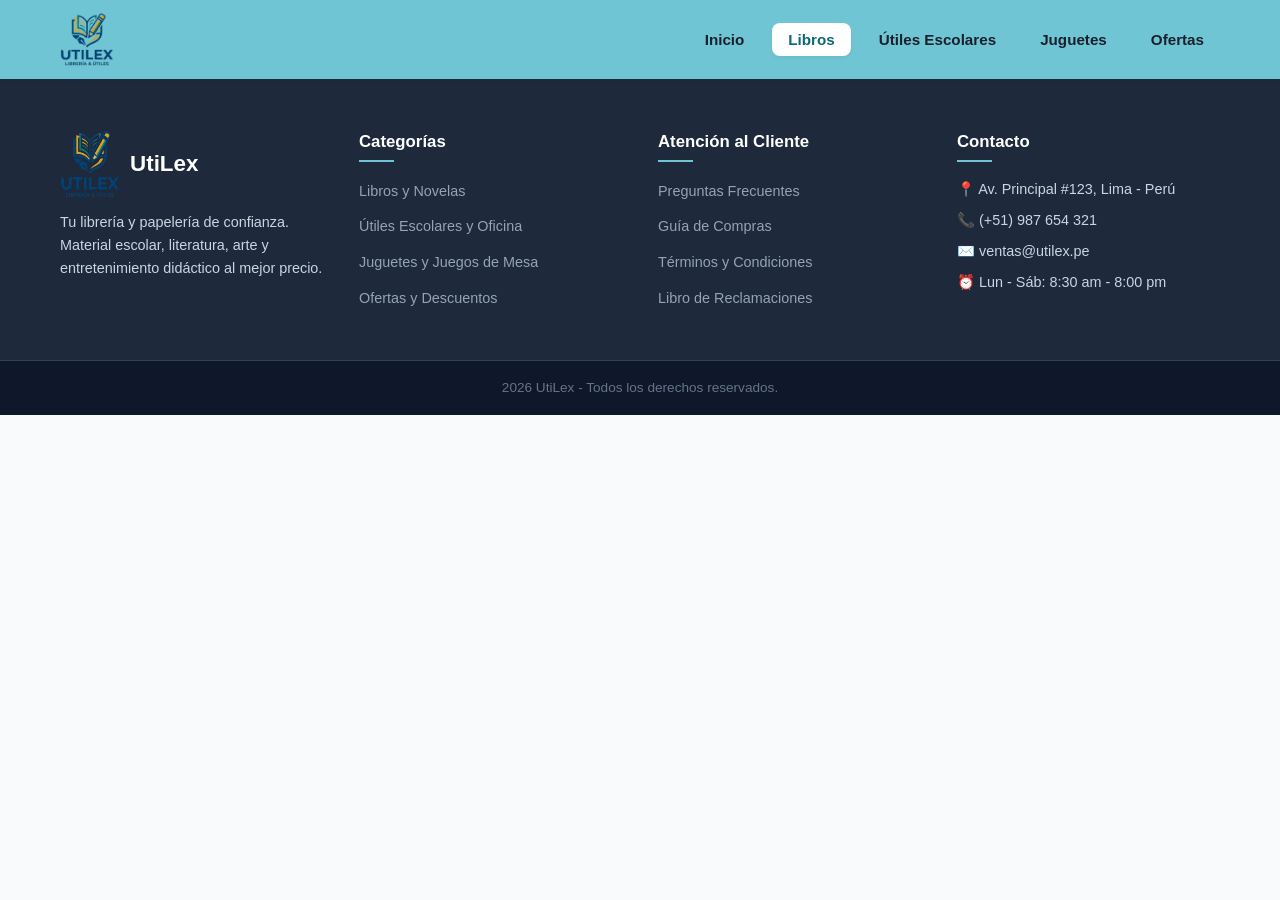
==== libros/index.html @ 1e7dfb06 "Agregación de productos a la página principal" ====
<!DOCTYPE html>
<html lang="en">
<head>
    <meta charset="UTF-8">
    <meta name="viewport" content="width=device-width, initial-scale=1.0">
    <title>Libros</title>
    <link rel="stylesheet" href="css/estilos.css">
</head>
<body>
    <header class="header">
        <div class="navbar">
            <nav class="nav">
                <div class="logo">
                    <a href="./" title="Logo-Utilex">
                        <img src="../Media/Utilex_logo.png" alt="Utilex - Inicio" width="74" height="85">
                    </a> 
                </div>
                <ul class="lista-nav">
                    <li class="nav-links"><a href="../pagina-principal/index.html">Inicio</a></li>
                    <li class="nav-links"><a href="./index.html" class="active">Libros</a></li>
                    <li class="nav-links"><a href="../utiles-escolares/index.html">Útiles Escolares</a></li>
                    <li class="nav-links"><a href="../juguetes/index.html">Juguetes</a></li>
                    <li class="nav-links"><a href="../ofertas/index.html">Ofertas</a></li>
                </ul>
            </nav>
        </div>
    </header>


    <!-- FOOTER -->
    <footer class="footer">
        <div class="container footer-content">
            <div class="footer-col">
                <div class="footer-logo">
                    <img src="../Media/Utilex_logo.png" alt="Utilex" width="60" height="70">
                    <h3>UtiLex</h3>
                </div>
                <p>Tu librería y papelería de confianza. Material escolar, literatura, arte y entretenimiento didáctico al mejor precio.</p>
            </div>

            <div class="footer-col">
                <h4>Categorías</h4>
                <ul class="footer-links">
                    <li><a href="../libros/index.html">Libros y Novelas</a></li>
                    <li><a href="../utiles-escolares/index.html">Útiles Escolares y Oficina</a></li>
                    <li><a href="../juguetes/index.html">Juguetes y Juegos de Mesa</a></li>
                    <li><a href="../ofertas/index.html">Ofertas y Descuentos</a></li>
                </ul>
            </div>

            <div class="footer-col">
                <h4>Atención al Cliente</h4>
                <ul class="footer-links">
                    <li><a href="#">Preguntas Frecuentes</a></li>
                    <li><a href="#">Guía de Compras</a></li>
                    <li><a href="#">Términos y Condiciones</a></li>
                    <li><a href="#">Libro de Reclamaciones</a></li>
                </ul>
            </div>

            <div class="footer-col">
                <h4>Contacto</h4>
                <p>📍 Av. Principal #123, Lima - Perú</p>
                <p>📞 (+51) 987 654 321</p>
                <p>✉️ ventas@utilex.pe</p>
                <p>⏰ Lun - Sáb: 8:30 am - 8:00 pm</p>
            </div>
        </div>

        <div class="footer-bottom">
            <div class="container">
                <p>2026 UtiLex - Todos los derechos reservados.</p>
            </div>
        </div>
    </footer>
</body>
</html>
---- libros/css/estilos.css ----
/* ==========================================================================
   RESET & VARIABLES GLOBALES
   ========================================================================== */
:root {
  --primary-color: #70c5d4;
  --primary-dark: #4baec0;
  --primary-light: #e6f7fa;
  --text-main: #2d3748;
  --text-muted: #718096;
  --bg-body: #f8fafc;
  --bg-card: #ffffff;
  --accent-oferta: #e53e3e;
  --accent-oferta-bg: #fff5f5;
  --accent-popular: #dd6b20;
  --border-color: #e2e8f0;
  --shadow-sm: 0 2px 4px rgba(0, 0, 0, 0.05);
  --shadow-md: 0 4px 12px rgba(0, 0, 0, 0.08);
  --shadow-lg: 0 10px 25px rgba(0, 0, 0, 0.12);
  --radius-sm: 8px;
  --radius-md: 12px;
  --radius-lg: 16px;
  --transition: all 0.25s ease-in-out;
}

* {
  margin: 0;
  padding: 0;
  box-sizing: border-box;
}

body {
  font-family: Arial, sans-serif;
  background-color: var(--bg-body);
  color: var(--text-main);
  line-height: 1.6;
}

a {
  text-decoration: none;
  color: inherit;
}

ul {
  list-style: none;
}

.container,
.navbar {
  max-width: 1200px;
  margin: 0 auto;
  padding: 0 20px;
}

/* ==========================================================================
   HEADER & NAVEGACIÓN
   ========================================================================== */
.header {
  background-color: var(--primary-color);
  padding: 12px 0;
  box-shadow: var(--shadow-sm);
  position: sticky;
  top: 0;
  z-index: 100;
}

.nav {
  display: flex;
  justify-content: space-between;
  align-items: center;
}

.logo a {
  display: flex;
  align-items: center;
}

.logo img {
  height: 55px;
  width: auto;
  object-fit: contain;
  transition: var(--transition);
}

.logo img:hover {
  transform: scale(1.04);
}

.lista-nav {
  display: flex;
  align-items: center;
  gap: 12px;
}

.lista-nav a {
  color: #1a202c;
  font-weight: 600;
  font-size: 0.95rem;
  padding: 8px 16px;
  border-radius: var(--radius-sm);
  transition: var(--transition);
}

.lista-nav a:hover {
  background-color: rgba(255, 255, 255, 0.5);
  color: #0f172a;
}

.lista-nav a.active {
  background-color: #ffffff;
  color: #0d6878;
  box-shadow: var(--shadow-sm);
}

/* ==========================================================================
   FOOTER
   ========================================================================== */
.footer {
  background-color: #1e293b;
  color: #cbd5e1;
  padding-top: 50px;
}

.footer-content {
  display: grid;
  grid-template-columns: repeat(auto-fit, minmax(220px, 1fr));
  gap: 36px;
  margin-bottom: 40px;
}

.footer-logo {
  display: flex;
  align-items: center;
  gap: 10px;
  margin-bottom: 12px;
}

.footer-logo h3 {
  color: #ffffff;
  font-size: 1.4rem;
}

.footer-col p {
  font-size: 0.9rem;
  line-height: 1.6;
  margin-bottom: 8px;
}

.footer-col h4 {
  color: #ffffff;
  font-size: 1.05rem;
  margin-bottom: 16px;
  position: relative;
  padding-bottom: 6px;
}

.footer-col h4::after {
  content: '';
  position: absolute;
  bottom: 0;
  left: 0;
  width: 35px;
  height: 2px;
  background-color: var(--primary-color);
}

.footer-links li {
  margin-bottom: 10px;
}

.footer-links a {
  font-size: 0.9rem;
  color: #94a3b8;
  transition: var(--transition);
}

.footer-links a:hover {
  color: var(--primary-color);
  padding-left: 5px;
}

.footer-bottom {
  background-color: #0f172a;
  padding: 16px 0;
  text-align: center;
  font-size: 0.85rem;
  color: #64748b;
  border-top: 1px solid #334155;
}

/* ==========================================================================
   DISEÑO RESPONSIVO (HEADER)
   ========================================================================== */
@media (max-width: 850px) {
  .nav {
    flex-direction: column;
    gap: 14px;
  }

  .lista-nav {
    flex-wrap: wrap;
    justify-content: center;
    gap: 6px;
  }

  .lista-nav a {
    padding: 6px 12px;
    font-size: 0.9rem;
  }
}
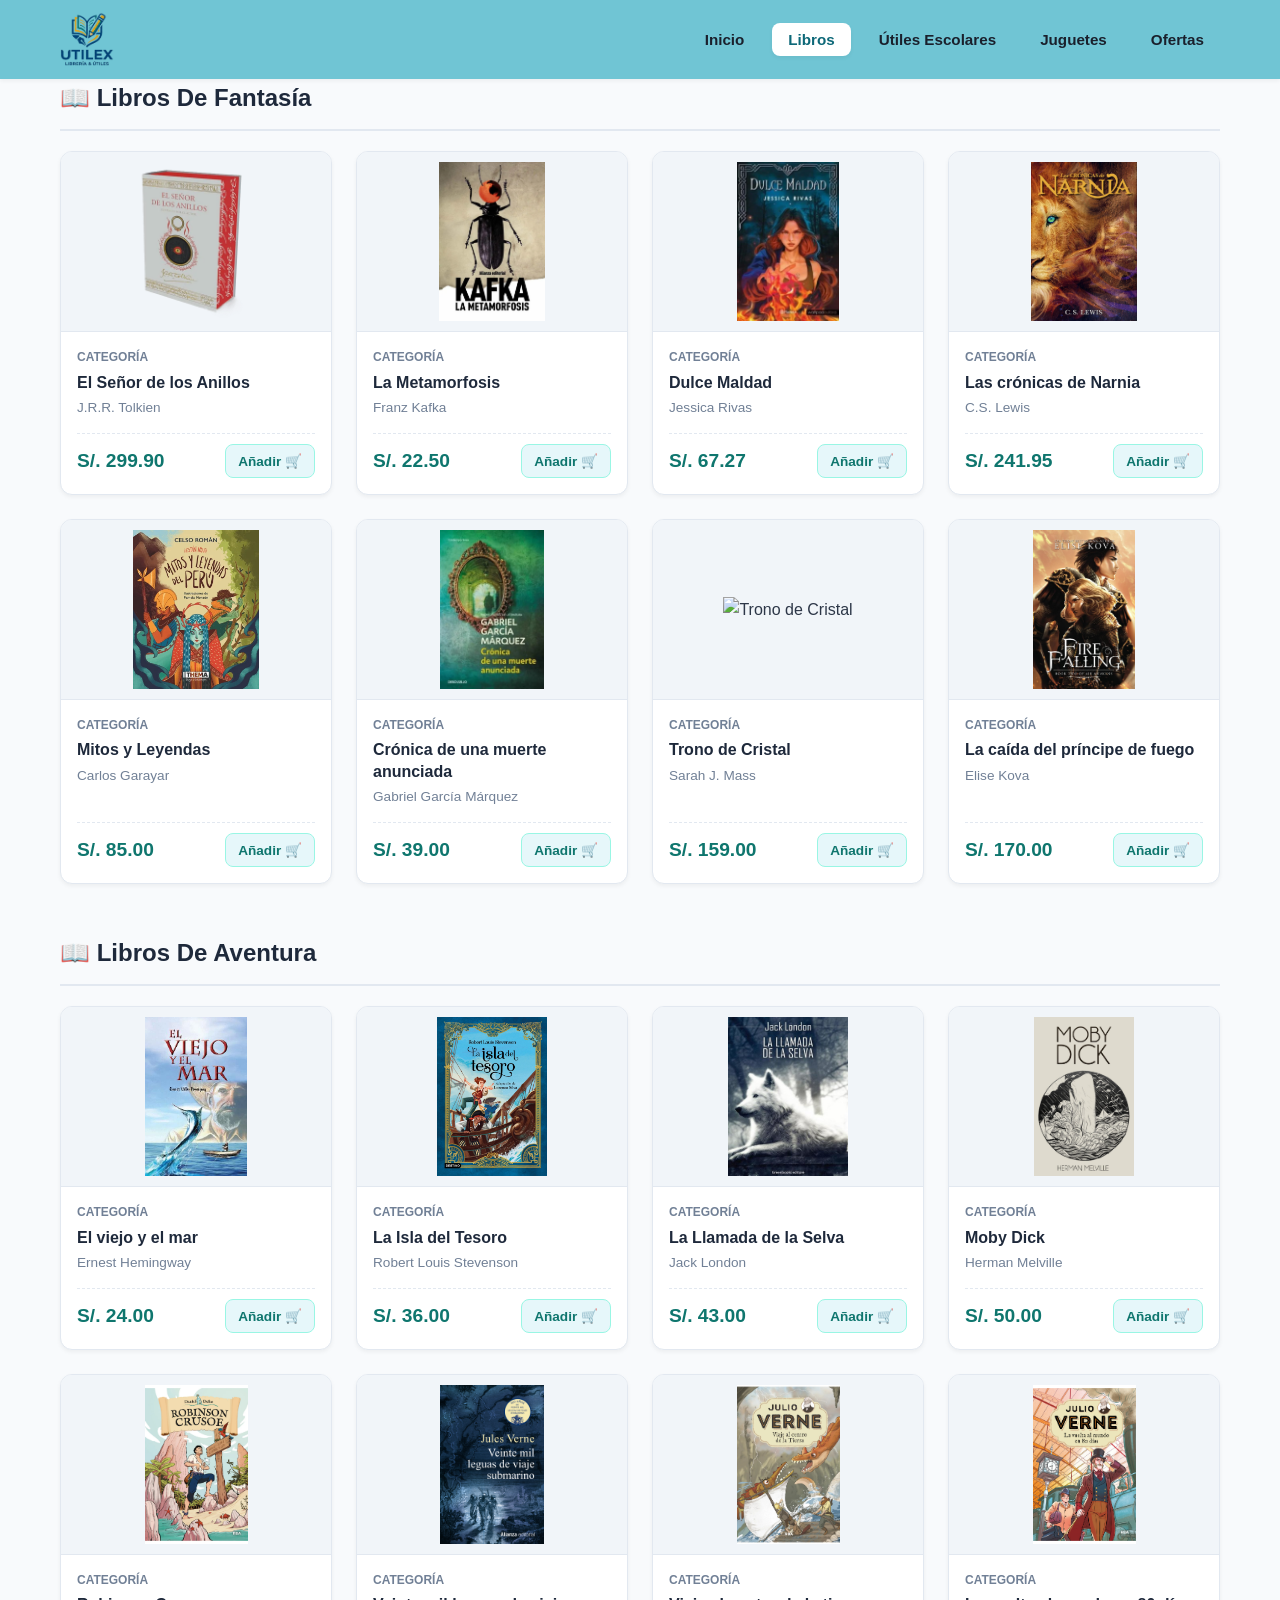
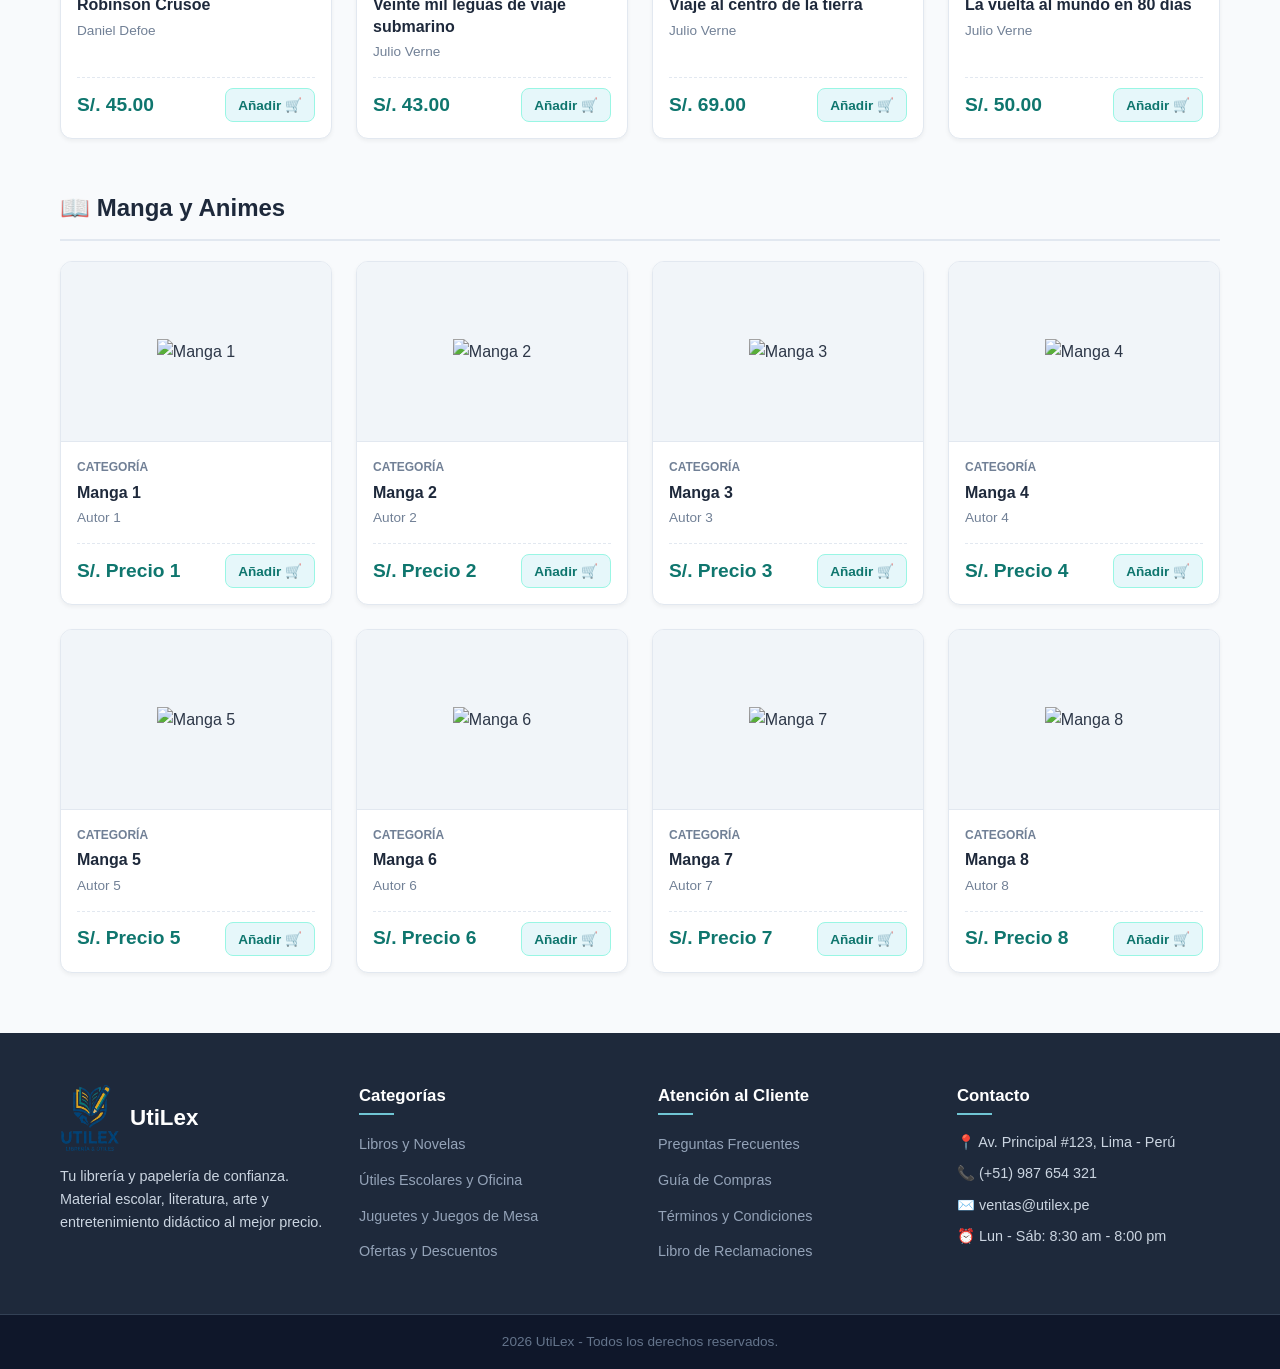
==== commit 9d1f8f5f: "Se agregó 2 secciones de libros en su respectiva página. Falta completar la seccion Manga y agregar " ====
--- a/libros/index.html
+++ b/libros/index.html
@@ -7,6 +7,8 @@
     <link rel="stylesheet" href="css/estilos.css">
 </head>
 <body>
+
+    <!-- ENCABEZADO Y NAV -->
     <header class="header">
         <div class="navbar">
             <nav class="nav">
@@ -26,6 +28,456 @@
         </div>
     </header>
 
+    <main class="main-content container">
+
+        <!-- 1. SECCIÓN: FANTASÍA -->
+
+        <section class="seccion-productos" id="libros-populares">
+            <div class="seccion-header">
+                <div>
+                    <h2 class="seccion-titulo">📖 Libros De Fantasía</h2>
+                </div>
+            </div>
+
+            <div class="grid-productos">
+
+                <!-- Libro 1 -->
+
+                <article class="producto-card">
+                    <div class="producto-img-container">
+                        <img src="../Media/libros/fantasia/el_señor_de_los_anillos.png" alt="El Señor de los Anillos" class="producto-img">
+                    </div>
+                    <div class="producto-info">
+                        <span class="producto-categoria">Categoría</span>
+                        <h3 class="producto-nombre">El Señor de los Anillos</h3>
+                        <p class="producto-autor">J.R.R. Tolkien</p>
+                        <div class="producto-footer">
+                            <div class="producto-precio">S/. 299.90</div>
+                            <button class="btn btn-card" title="Agregar al carrito">Añadir 🛒</button>
+                        </div>
+                    </div>
+                </article>
+
+                <!-- Libro 2 -->
+
+                <article class="producto-card">
+                    <div class="producto-img-container">
+                        <img src="../Media/libros/fantasia/la_metamorfosis.jpg" alt="La Metamorfosis" class="producto-img">
+                    </div>
+                    <div class="producto-info">
+                        <span class="producto-categoria">Categoría</span>
+                        <h3 class="producto-nombre">La Metamorfosis</h3>
+                        <p class="producto-autor">Franz Kafka</p>
+                        <div class="producto-footer">
+                            <div class="producto-precio">S/. 22.50</div>
+                            <button class="btn btn-card" title="Agregar al carrito">Añadir 🛒</button>
+                        </div>
+                    </div>
+                </article>
+
+                <!-- Libro 3 -->
+
+                <article class="producto-card">
+                    <div class="producto-img-container">
+                        <img src="../Media/libros/fantasia/dulce_maldad.jpg" alt="Dulce Maldad" class="producto-img">
+                    </div>
+                    <div class="producto-info">
+                        <span class="producto-categoria">Categoría</span>
+                        <h3 class="producto-nombre">Dulce Maldad</h3>
+                        <p class="producto-autor">Jessica Rivas</p>
+                        <div class="producto-footer">
+                            <div class="producto-precio">S/. 67.27</div>
+                            <button class="btn btn-card" title="Agregar al carrito">Añadir 🛒</button>
+                        </div>
+                    </div>
+                </article>
+
+                <!-- Libro 4 -->
+
+                <article class="producto-card">
+                    <div class="producto-img-container">
+                        <img src="../Media/libros/fantasia/las cronicas de narnia.jpg" alt="Las crónicas de Narnia" class="producto-img">
+                    </div>
+                    <div class="producto-info">
+                        <span class="producto-categoria">Categoría</span>
+                        <h3 class="producto-nombre">Las crónicas de Narnia</h3>
+                        <p class="producto-autor">C.S. Lewis</p>
+                        <div class="producto-footer">
+                            <div class="producto-precio">S/. 241.95</div>
+                            <button class="btn btn-card" title="Agregar al carrito">Añadir 🛒</button>
+                        </div>
+                    </div>
+                </article>
+
+                <!-- Libro 5 -->
+
+                <article class="producto-card">
+                    <div class="producto-img-container">
+                        <img src="../Media/libros/fantasia//mitos_y_leyendas.jpg" alt="Mitos y Leyendas" class="producto-img">
+                    </div>
+                    <div class="producto-info">
+                        <span class="producto-categoria">Categoría</span>
+                        <h3 class="producto-nombre">Mitos y Leyendas</h3>
+                        <p class="producto-autor">Carlos Garayar</p>
+                        <div class="producto-footer">
+                            <div class="producto-precio">S/. 85.00</div>
+                            <button class="btn btn-card" title="Agregar al carrito">Añadir 🛒</button>
+                        </div>
+                    </div>
+                </article>
+
+                <!-- Libro 6 -->
+
+                <article class="producto-card">
+                    <div class="producto-img-container">
+                        <img src="../Media/libros/fantasia/cronica-de-una-muerte-anunciada.jpg" alt="Crónica de una muerte anunciada" class="producto-img">
+                    </div>
+                    <div class="producto-info">
+                        <span class="producto-categoria">Categoría</span>
+                        <h3 class="producto-nombre">Crónica de una muerte anunciada</h3>
+                        <p class="producto-autor">Gabriel García Márquez</p>
+                        <div class="producto-footer">
+                            <div class="producto-precio">S/. 39.00</div>
+                            <button class="btn btn-card" title="Agregar al carrito">Añadir 🛒</button>
+                        </div>
+                    </div>
+                </article>
+
+                <!-- Libro 7 -->
+
+                <article class="producto-card">
+                    <div class="producto-img-container">
+                        <img src="../Media/libros/fantasia/trono_de_cristal.jpg" alt="Trono de Cristal" class="producto-img">
+                    </div>
+                    <div class="producto-info">
+                        <span class="producto-categoria">Categoría</span>
+                        <h3 class="producto-nombre">Trono de Cristal</h3>
+                        <p class="producto-autor">Sarah J. Mass</p>
+                        <div class="producto-footer">
+                            <div class="producto-precio">S/. 159.00</div>
+                            <button class="btn btn-card" title="Agregar al carrito">Añadir 🛒</button>
+                        </div>
+                    </div>
+                </article>
+
+                <!-- Libro 8 -->
+
+                <article class="producto-card">
+                    <div class="producto-img-container">
+                        <img src="../Media/libros/fantasia/la caida del principe de fuego.jpg" alt="La caída del príncipe de fuego" class="producto-img">
+                    </div>
+                    <div class="producto-info">
+                        <span class="producto-categoria">Categoría</span>
+                        <h3 class="producto-nombre">La caída del príncipe de fuego</h3>
+                        <p class="producto-autor">Elise Kova</p>
+                        <div class="producto-footer">
+                            <div class="producto-precio">S/. 170.00</div>
+                            <button class="btn btn-card" title="Agregar al carrito">Añadir 🛒</button>
+                        </div>
+                    </div>
+                </article>
+            </div>
+        </section>
+
+        <!-- 2. SECCIÓN: AVENTURA -->
+
+        <section class="seccion-productos" id="libros-populares">
+            <div class="seccion-header">
+                <div>
+                    <h2 class="seccion-titulo">📖 Libros De Aventura</h2>
+                </div>
+            </div>
+
+            <div class="grid-productos">
+
+                <!-- Libro 1 -->
+
+                <article class="producto-card">
+                    <div class="producto-img-container">
+                        <img src="../Media/libros/aventura/el_viejo_y_el_mar.jpg" alt="El viejo y el mar" class="producto-img">
+                    </div>
+                    <div class="producto-info">
+                        <span class="producto-categoria">Categoría</span>
+                        <h3 class="producto-nombre">El viejo y el mar</h3>
+                        <p class="producto-autor">Ernest Hemingway</p>
+                        <div class="producto-footer">
+                            <div class="producto-precio">S/. 24.00</div>
+                            <button class="btn btn-card" title="Agregar al carrito">Añadir 🛒</button>
+                        </div>
+                    </div>
+                </article>
+
+                <!-- Libro 2 -->
+
+                <article class="producto-card">
+                    <div class="producto-img-container">
+                        <img src="../Media/libros/aventura/la_isla_del_tesoro.jpg" alt="La Isla del Tesoro" class="producto-img">
+                    </div>
+                    <div class="producto-info">
+                        <span class="producto-categoria">Categoría</span>
+                        <h3 class="producto-nombre">La Isla del Tesoro</h3>
+                        <p class="producto-autor">Robert Louis Stevenson</p>
+                        <div class="producto-footer">
+                            <div class="producto-precio">S/. 36.00</div>
+                            <button class="btn btn-card" title="Agregar al carrito">Añadir 🛒</button>
+                        </div>
+                    </div>
+                </article>
+
+                <!-- Libro 3 -->
+
+                <article class="producto-card">
+                    <div class="producto-img-container">
+                        <img src="../Media/libros/aventura/la_llamada_de_la_selva.jpg" alt="La Llamada de la Selva" class="producto-img">
+                    </div>
+                    <div class="producto-info">
+                        <span class="producto-categoria">Categoría</span>
+                        <h3 class="producto-nombre">La Llamada de la Selva</h3>
+                        <p class="producto-autor">Jack London</p>
+                        <div class="producto-footer">
+                            <div class="producto-precio">S/. 43.00</div>
+                            <button class="btn btn-card" title="Agregar al carrito">Añadir 🛒</button>
+                        </div>
+                    </div>
+                </article>
+
+                <!-- Libro 4 -->
+
+                <article class="producto-card">
+                    <div class="producto-img-container">
+                        <img src="../Media/libros/aventura/moby_dick.jpg" alt="Moby Dick" class="producto-img">
+                    </div>
+                    <div class="producto-info">
+                        <span class="producto-categoria">Categoría</span>
+                        <h3 class="producto-nombre">Moby Dick</h3>
+                        <p class="producto-autor">Herman Melville</p>
+                        <div class="producto-footer">
+                            <div class="producto-precio">S/. 50.00</div>
+                            <button class="btn btn-card" title="Agregar al carrito">Añadir 🛒</button>
+                        </div>
+                    </div>
+                </article>
+
+                <!-- Libro 5 -->
+
+                <article class="producto-card">
+                    <div class="producto-img-container">
+                        <img src="../Media/libros/aventura/robinson_crusoe.jpg" alt="Robinson Crusoe" class="producto-img">
+                    </div>
+                    <div class="producto-info">
+                        <span class="producto-categoria">Categoría</span>
+                        <h3 class="producto-nombre">Robinson Crusoe</h3>
+                        <p class="producto-autor">Daniel Defoe</p>
+                        <div class="producto-footer">
+                            <div class="producto-precio">S/. 45.00</div>
+                            <button class="btn btn-card" title="Agregar al carrito">Añadir 🛒</button>
+                        </div>
+                    </div>
+                </article>
+
+                <!-- Libro 6 -->
+
+                <article class="producto-card">
+                    <div class="producto-img-container">
+                        <img src="../Media/libros/aventura/veinte_mil_leguas_de_viaje_submarino.jpg" alt="Veinte mil leguas de viaje submarino" class="producto-img">
+                    </div>
+                    <div class="producto-info">
+                        <span class="producto-categoria">Categoría</span>
+                        <h3 class="producto-nombre">Veinte mil leguas de viaje submarino</h3>
+                        <p class="producto-autor">Julio Verne</p>
+                        <div class="producto-footer">
+                            <div class="producto-precio">S/. 43.00</div>
+                            <button class="btn btn-card" title="Agregar al carrito">Añadir 🛒</button>
+                        </div>
+                    </div>
+                </article>
+
+                <!-- Libro 7 -->
+
+                <article class="producto-card">
+                    <div class="producto-img-container">
+                        <img src="../Media/libros/aventura/viaje_al_centro_de_la_tierra.jpg" alt="Viaje al centro de la tierra" class="producto-img">
+                    </div>
+                    <div class="producto-info">
+                        <span class="producto-categoria">Categoría</span>
+                        <h3 class="producto-nombre">Viaje al centro de la tierra</h3>
+                        <p class="producto-autor">Julio Verne</p>
+                        <div class="producto-footer">
+                            <div class="producto-precio">S/. 69.00</div>
+                            <button class="btn btn-card" title="Agregar al carrito">Añadir 🛒</button>
+                        </div>
+                    </div>
+                </article>
+
+                <!-- Libro 8 -->
+
+                <article class="producto-card">
+                    <div class="producto-img-container">
+                        <img src="../Media/libros/aventura/vuelta_al_mundo_en_80_dias.jpg" alt="La vuelta al mundo en 80 días" class="producto-img">
+                    </div>
+                    <div class="producto-info">
+                        <span class="producto-categoria">Categoría</span>
+                        <h3 class="producto-nombre">La vuelta al mundo en 80 días</h3>
+                        <p class="producto-autor">Julio Verne</p>
+                        <div class="producto-footer">
+                            <div class="producto-precio">S/. 50.00</div>
+                            <button class="btn btn-card" title="Agregar al carrito">Añadir 🛒</button>
+                        </div>
+                    </div>
+                </article>
+            </div>
+        </section>
+
+        <!-- 3. SECCIÓN: MANGA Y ANIMES -->
+
+        <section class="seccion-productos" id="libros-populares">
+            <div class="seccion-header">
+                <div>
+                    <h2 class="seccion-titulo">📖 Manga y Animes</h2>
+                </div>
+            </div>
+
+            <div class="grid-productos">
+
+                <!-- Manga 1 -->
+
+                <article class="producto-card">
+                    <div class="producto-img-container">
+                        <img src="../Media/libros/manga/" alt="Manga 1" class="producto-img">
+                    </div>
+                    <div class="producto-info">
+                        <span class="producto-categoria">Categoría</span>
+                        <h3 class="producto-nombre">Manga 1</h3>
+                        <p class="producto-autor">Autor 1 </p>
+                        <div class="producto-footer">
+                            <div class="producto-precio">S/. Precio 1</div>
+                            <button class="btn btn-card" title="Agregar al carrito">Añadir 🛒</button>
+                        </div>
+                    </div>
+                </article>
+
+                <!-- Manga 2 -->
+
+                <article class="producto-card">
+                    <div class="producto-img-container">
+                        <img src="../Media/libros/manga/" alt="Manga 2" class="producto-img">
+                    </div>
+                    <div class="producto-info">
+                        <span class="producto-categoria">Categoría</span>
+                        <h3 class="producto-nombre">Manga 2</h3>
+                        <p class="producto-autor">Autor 2</p>
+                        <div class="producto-footer">
+                            <div class="producto-precio">S/. Precio 2</div>
+                            <button class="btn btn-card" title="Agregar al carrito">Añadir 🛒</button>
+                        </div>
+                    </div>
+                </article>
+
+                <!-- Manga 3 -->
+
+                <article class="producto-card">
+                    <div class="producto-img-container">
+                        <img src="../Media/libros/manga/" alt="Manga 3" class="producto-img">
+                    </div>
+                    <div class="producto-info">
+                        <span class="producto-categoria">Categoría</span>
+                        <h3 class="producto-nombre">Manga 3</h3>
+                        <p class="producto-autor">Autor 3</p>
+                        <div class="producto-footer">
+                            <div class="producto-precio">S/. Precio 3</div>
+                            <button class="btn btn-card" title="Agregar al carrito">Añadir 🛒</button>
+                        </div>
+                    </div>
+                </article>
+
+                <!-- Manga 4 -->
+
+                <article class="producto-card">
+                    <div class="producto-img-container">
+                        <img src="../Media/libros/manga/" alt="Manga 4" class="producto-img">
+                    </div>
+                    <div class="producto-info">
+                        <span class="producto-categoria">Categoría</span>
+                        <h3 class="producto-nombre">Manga 4</h3>
+                        <p class="producto-autor">Autor 4</p>
+                        <div class="producto-footer">
+                            <div class="producto-precio">S/. Precio 4</div>
+                            <button class="btn btn-card" title="Agregar al carrito">Añadir 🛒</button>
+                        </div>
+                    </div>
+                </article>
+
+                <!-- Manga 5 -->
+
+                <article class="producto-card">
+                    <div class="producto-img-container">
+                        <img src="../Media/libros/manga/" alt="Manga 5" class="producto-img">
+                    </div>
+                    <div class="producto-info">
+                        <span class="producto-categoria">Categoría</span>
+                        <h3 class="producto-nombre">Manga 5</h3>
+                        <p class="producto-autor">Autor 5</p>
+                        <div class="producto-footer">
+                            <div class="producto-precio">S/. Precio 5</div>
+                            <button class="btn btn-card" title="Agregar al carrito">Añadir 🛒</button>
+                        </div>
+                    </div>
+                </article>
+
+                <!-- Manga 6 -->
+
+                <article class="producto-card">
+                    <div class="producto-img-container">
+                        <img src="../Media/libros/manga/" alt="Manga 6" class="producto-img">
+                    </div>
+                    <div class="producto-info">
+                        <span class="producto-categoria">Categoría</span>
+                        <h3 class="producto-nombre">Manga 6</h3>
+                        <p class="producto-autor">Autor 6</p>
+                        <div class="producto-footer">
+                            <div class="producto-precio">S/. Precio 6</div>
+                            <button class="btn btn-card" title="Agregar al carrito">Añadir 🛒</button>
+                        </div>
+                    </div>
+                </article>
+
+                <!-- Manga 7 -->
+
+                <article class="producto-card">
+                    <div class="producto-img-container">
+                        <img src="../Media/libros/manga/" alt="Manga 7" class="producto-img">
+                    </div>
+                    <div class="producto-info">
+                        <span class="producto-categoria">Categoría</span>
+                        <h3 class="producto-nombre">Manga 7</h3>
+                        <p class="producto-autor">Autor 7</p>
+                        <div class="producto-footer">
+                            <div class="producto-precio">S/. Precio 7</div>
+                            <button class="btn btn-card" title="Agregar al carrito">Añadir 🛒</button>
+                        </div>
+                    </div>
+                </article>
+
+                <!-- Manga 8 -->
+
+                <article class="producto-card">
+                    <div class="producto-img-container">
+                        <img src="../Media/libros/manga/" alt="Manga 8" class="producto-img">
+                    </div>
+                    <div class="producto-info">
+                        <span class="producto-categoria">Categoría</span>
+                        <h3 class="producto-nombre">Manga 8</h3>
+                        <p class="producto-autor">Autor 8</p>
+                        <div class="producto-footer">
+                            <div class="producto-precio">S/. Precio 8</div>
+                            <button class="btn btn-card" title="Agregar al carrito">Añadir 🛒</button>
+                        </div>
+                    </div>
+                </article>
+            </div>
+        </section>
+
+    </main>
 
     <!-- FOOTER -->
     <footer class="footer">
--- a/libros/css/estilos.css
+++ b/libros/css/estilos.css
@@ -112,6 +112,259 @@
 }
 
 /* ==========================================================================
+   SECCIONES DE PRODUCTOS
+   ========================================================================== */
+.main-content {
+  display: flex;
+  flex-direction: column;
+  gap: 50px;
+  margin-bottom: 60px;
+}
+
+.seccion-productos {
+  background-color: transparent;
+}
+
+.seccion-header {
+  display: flex;
+  justify-content: space-between;
+  align-items: flex-end;
+  margin-bottom: 20px;
+  padding-bottom: 12px;
+  border-bottom: 2px solid #e2e8f0;
+}
+
+.seccion-subtitulo {
+  display: block;
+  font-size: 0.8rem;
+  font-weight: 600;
+  text-transform: uppercase;
+  color: #0f766e;
+  letter-spacing: 0.5px;
+  margin-bottom: 2px;
+}
+
+.seccion-titulo {
+  font-size: 1.5rem;
+  font-weight: 700;
+  color: #1e293b;
+}
+
+.ver-mas-link {
+  font-size: 0.9rem;
+  font-weight: 600;
+  color: #0f766e;
+  transition: var(--transition);
+}
+
+.ver-mas-link:hover {
+  color: #115e59;
+  transform: translateX(4px);
+}
+
+/* GRID DE PRODUCTOS */
+.grid-productos {
+  display: grid;
+  grid-template-columns: repeat(auto-fill, minmax(250px, 1fr));
+  gap: 24px;
+}
+
+/* CARD DE PRODUCTO */
+.producto-card {
+  background-color: var(--bg-card);
+  border: 1px solid var(--border-color);
+  border-radius: var(--radius-md);
+  overflow: hidden;
+  display: flex;
+  flex-direction: column;
+  position: relative;
+  box-shadow: var(--shadow-sm);
+  transition: var(--transition);
+}
+
+.producto-card:hover {
+  transform: translateY(-5px);
+  box-shadow: var(--shadow-lg);
+  border-color: #cbd5e1;
+}
+
+/* BADGES / ETIQUETAS */
+.badge {
+  position: absolute;
+  top: 12px;
+  left: 12px;
+  z-index: 2;
+  font-size: 0.75rem;
+  font-weight: 700;
+  padding: 4px 10px;
+  border-radius: 12px;
+  text-transform: uppercase;
+  letter-spacing: 0.3px;
+}
+
+.badge-popular {
+  background-color: #ffedd5;
+  color: #c2410c;
+}
+
+.badge-utiles {
+  background-color: #e0f2fe;
+  color: #0369a1;
+}
+
+.badge-descuento {
+  background-color: #fee2e2;
+  color: #b91c1c;
+}
+
+/* CONTENEDOR DE IMAGEN / PLACEHOLDER */
+.producto-img-container {
+  height: 180px;
+  width: 100%;
+  display: flex;
+  align-items: center;
+  justify-content: center;
+  background-color: #f1f5f9;
+  border-bottom: 1px solid var(--border-color);
+  padding: 10px;
+  overflow: hidden;
+}
+
+.producto-img {
+  max-height: 100%;
+  max-width: 100%;
+  object-fit: contain;
+  transition: var(--transition);
+}
+
+.producto-card:hover .producto-img {
+  transform: scale(1.05);
+}
+
+.placeholder-img {
+  width: 90px;
+  height: 90px;
+  border-radius: 50%;
+  display: flex;
+  align-items: center;
+  justify-content: center;
+  font-size: 2.5rem;
+  box-shadow: var(--shadow-sm);
+  transition: var(--transition);
+}
+
+.producto-card:hover .placeholder-img {
+  transform: scale(1.1);
+}
+
+.libro-bg {
+  background: linear-gradient(135deg, #dbeafe, #eff6ff);
+}
+
+.utiles-bg {
+  background: linear-gradient(135deg, #fef3c7, #fef9c3);
+}
+
+.oferta-bg {
+  background: linear-gradient(135deg, #fee2e2, #fef2f2);
+}
+
+.juguete-bg {
+  background: linear-gradient(135deg, #f3e8ff, #faf5ff);
+}
+
+/* INFORMACIÓN DEL PRODUCTO */
+.producto-info {
+  padding: 16px;
+  display: flex;
+  flex-direction: column;
+  flex-grow: 1;
+}
+
+.producto-categoria {
+  font-size: 0.75rem;
+  color: var(--text-muted);
+  text-transform: uppercase;
+  font-weight: 600;
+  margin-bottom: 4px;
+}
+
+.producto-nombre {
+  font-size: 1rem;
+  font-weight: 600;
+  color: #1e293b;
+  line-height: 1.35;
+  margin-bottom: 4px;
+}
+
+.producto-autor {
+  font-size: 0.85rem;
+  color: var(--text-muted);
+  margin-bottom: 14px;
+}
+
+/* FOOTER DE LA CARD */
+.producto-footer {
+  margin-top: auto;
+  display: flex;
+  justify-content: space-between;
+  align-items: center;
+  padding-top: 10px;
+  border-top: 1px dashed var(--border-color);
+}
+
+.producto-precio {
+  font-size: 1.2rem;
+  font-weight: 700;
+  color: #0f766e;
+}
+
+.producto-precio-oferta {
+  display: flex;
+  flex-direction: column;
+}
+
+.precio-actual {
+  font-size: 1.2rem;
+  font-weight: 700;
+  color: var(--accent-oferta);
+}
+
+.precio-anterior {
+  font-size: 0.85rem;
+  color: var(--text-muted);
+  text-decoration: line-through;
+}
+
+.btn-card {
+  background-color: var(--primary-light);
+  color: #0f766e;
+  border: 1px solid #99f6e4;
+  padding: 8px 12px;
+  font-size: 0.85rem;
+  border-radius: var(--radius-sm);
+  cursor: pointer;
+  font-weight: 600;
+  transition: var(--transition);
+}
+
+.btn-card:hover {
+  background-color: #0f766e;
+  color: #ffffff;
+}
+
+.btn-oferta {
+  background-color: #fee2e2;
+  color: #b91c1c;
+  border-color: #fca5a5;
+}
+
+.btn-oferta:hover {
+  background-color: #dc2626;
+  color: #ffffff;
+}
+
+/* ==========================================================================
    FOOTER
    ========================================================================== */
 .footer {
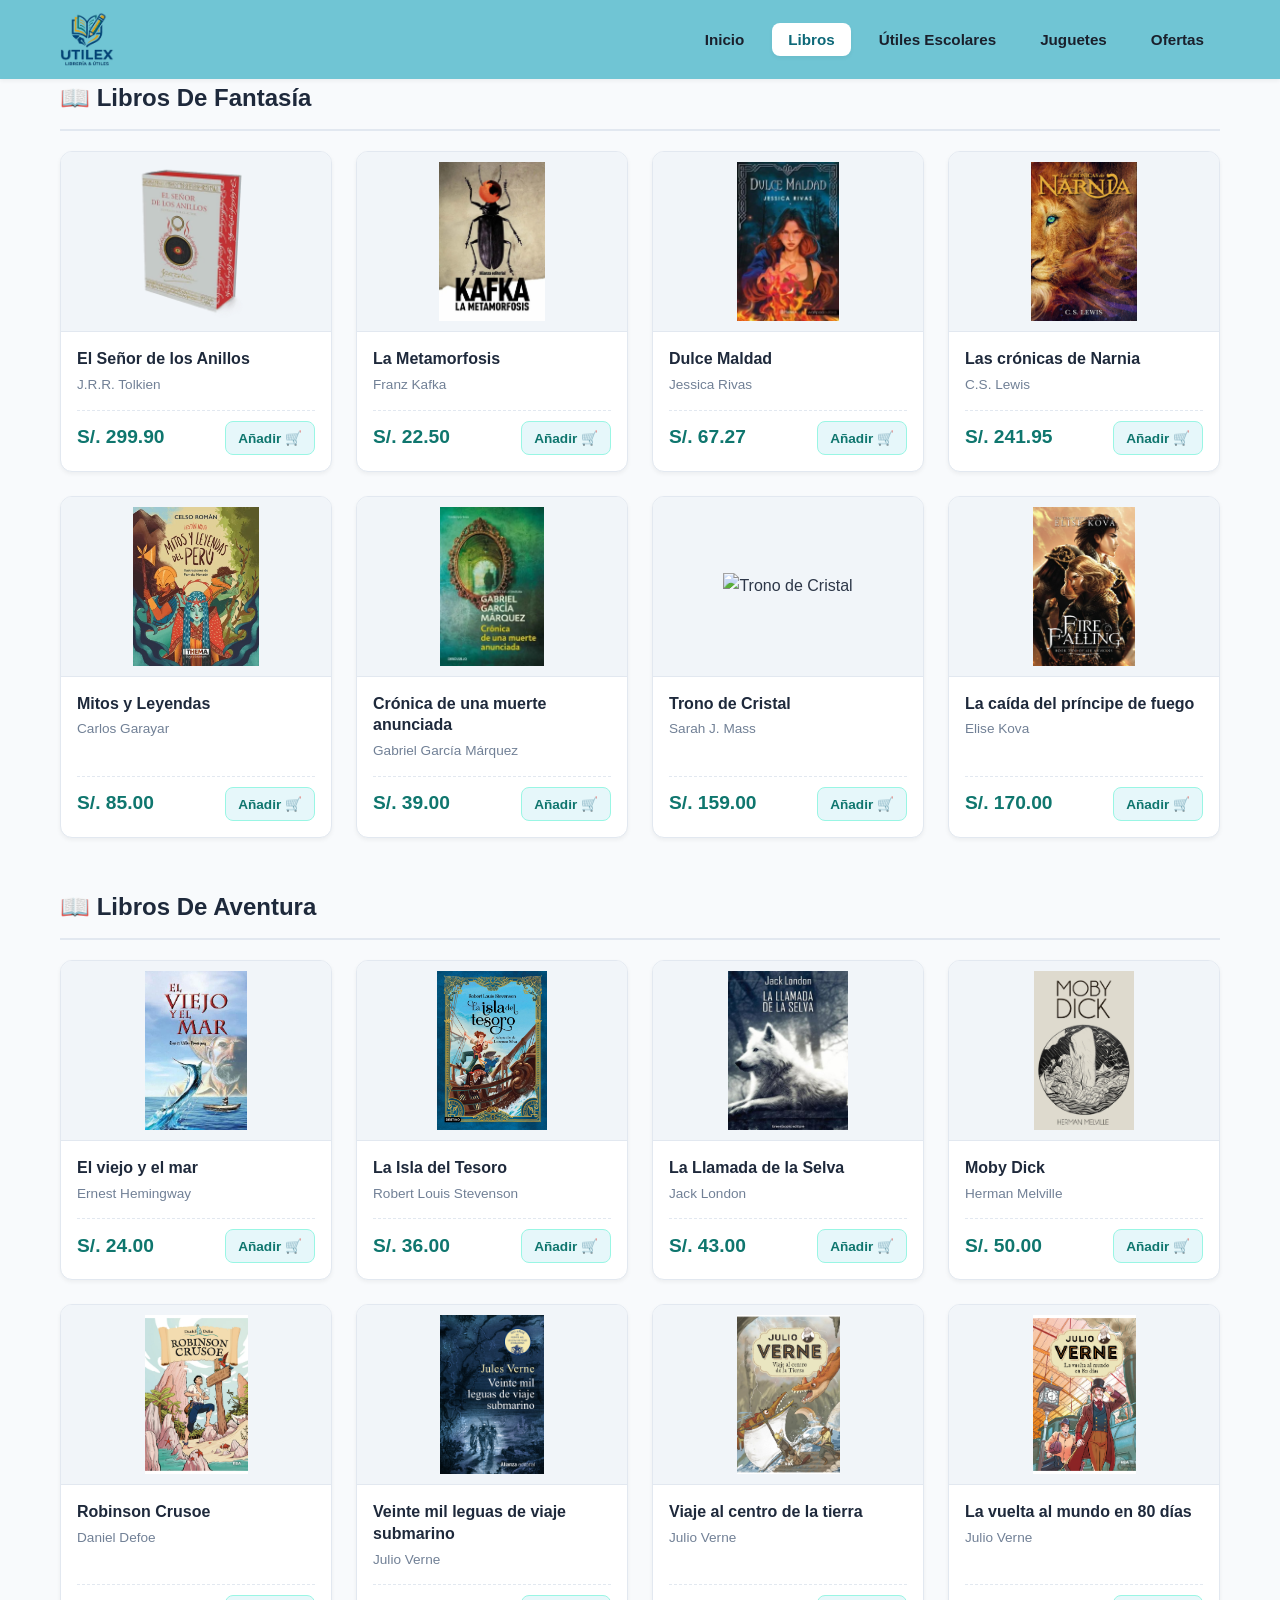
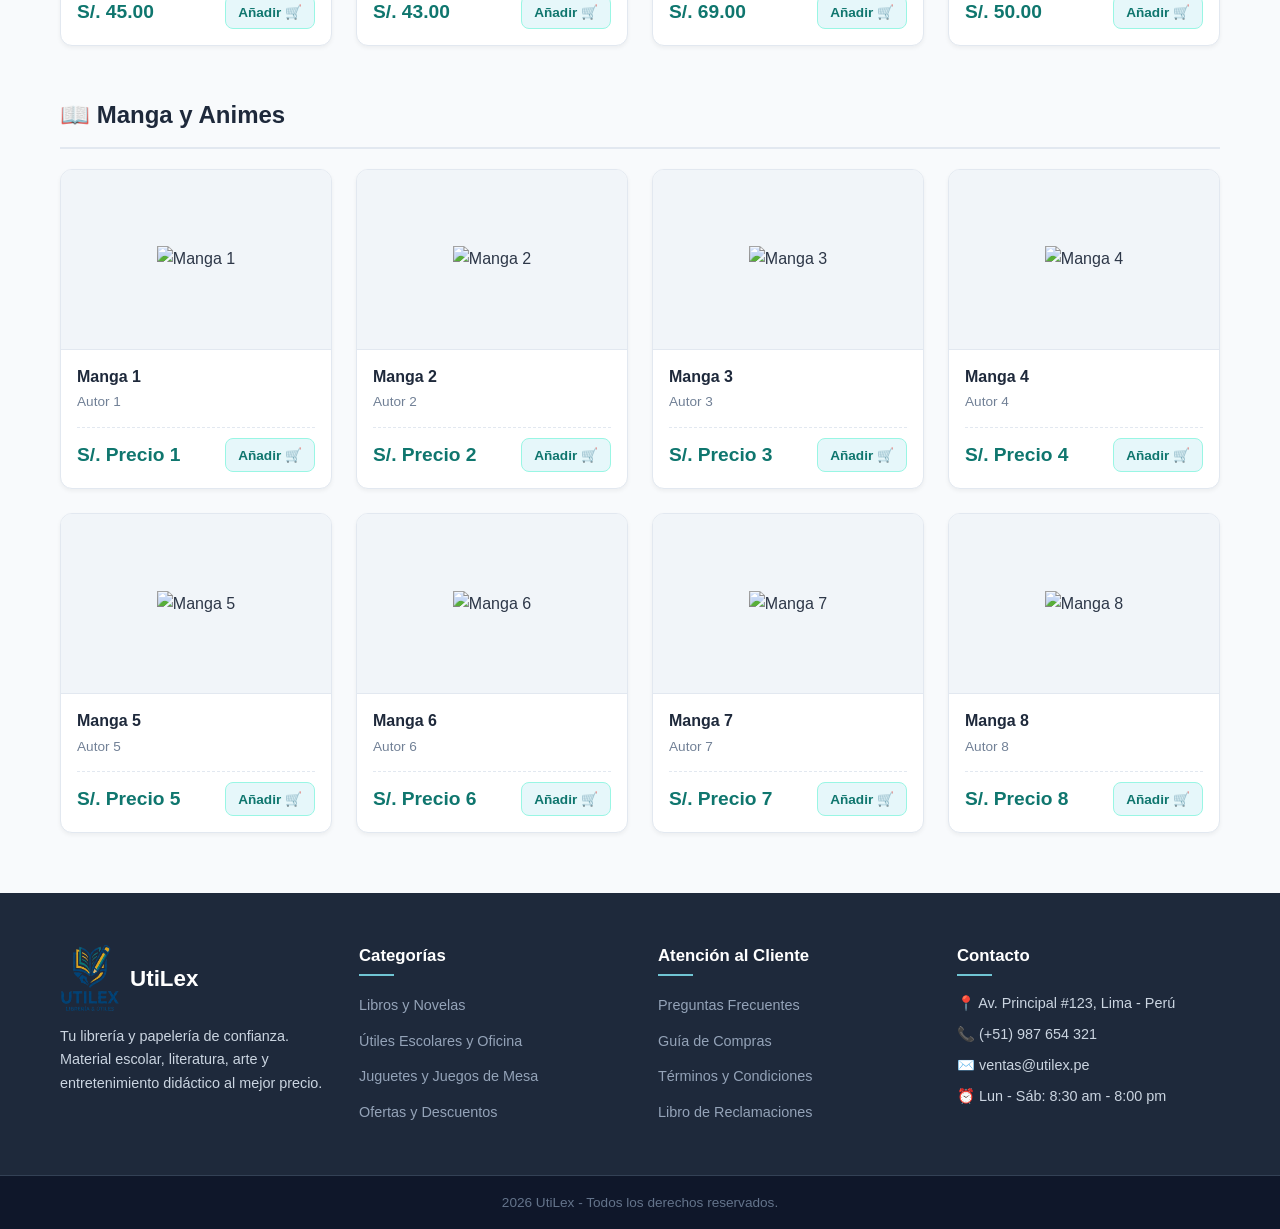
==== commit 75680a35: "Quité unos span innecesarios de la página libros" ====
--- a/libros/index.html
+++ b/libros/index.html
@@ -48,7 +48,6 @@
                         <img src="../Media/libros/fantasia/el_señor_de_los_anillos.png" alt="El Señor de los Anillos" class="producto-img">
                     </div>
                     <div class="producto-info">
-                        <span class="producto-categoria">Categoría</span>
                         <h3 class="producto-nombre">El Señor de los Anillos</h3>
                         <p class="producto-autor">J.R.R. Tolkien</p>
                         <div class="producto-footer">
@@ -65,7 +64,6 @@
                         <img src="../Media/libros/fantasia/la_metamorfosis.jpg" alt="La Metamorfosis" class="producto-img">
                     </div>
                     <div class="producto-info">
-                        <span class="producto-categoria">Categoría</span>
                         <h3 class="producto-nombre">La Metamorfosis</h3>
                         <p class="producto-autor">Franz Kafka</p>
                         <div class="producto-footer">
@@ -82,7 +80,6 @@
                         <img src="../Media/libros/fantasia/dulce_maldad.jpg" alt="Dulce Maldad" class="producto-img">
                     </div>
                     <div class="producto-info">
-                        <span class="producto-categoria">Categoría</span>
                         <h3 class="producto-nombre">Dulce Maldad</h3>
                         <p class="producto-autor">Jessica Rivas</p>
                         <div class="producto-footer">
@@ -99,7 +96,6 @@
                         <img src="../Media/libros/fantasia/las cronicas de narnia.jpg" alt="Las crónicas de Narnia" class="producto-img">
                     </div>
                     <div class="producto-info">
-                        <span class="producto-categoria">Categoría</span>
                         <h3 class="producto-nombre">Las crónicas de Narnia</h3>
                         <p class="producto-autor">C.S. Lewis</p>
                         <div class="producto-footer">
@@ -116,7 +112,6 @@
                         <img src="../Media/libros/fantasia//mitos_y_leyendas.jpg" alt="Mitos y Leyendas" class="producto-img">
                     </div>
                     <div class="producto-info">
-                        <span class="producto-categoria">Categoría</span>
                         <h3 class="producto-nombre">Mitos y Leyendas</h3>
                         <p class="producto-autor">Carlos Garayar</p>
                         <div class="producto-footer">
@@ -133,7 +128,6 @@
                         <img src="../Media/libros/fantasia/cronica-de-una-muerte-anunciada.jpg" alt="Crónica de una muerte anunciada" class="producto-img">
                     </div>
                     <div class="producto-info">
-                        <span class="producto-categoria">Categoría</span>
                         <h3 class="producto-nombre">Crónica de una muerte anunciada</h3>
                         <p class="producto-autor">Gabriel García Márquez</p>
                         <div class="producto-footer">
@@ -150,7 +144,6 @@
                         <img src="../Media/libros/fantasia/trono_de_cristal.jpg" alt="Trono de Cristal" class="producto-img">
                     </div>
                     <div class="producto-info">
-                        <span class="producto-categoria">Categoría</span>
                         <h3 class="producto-nombre">Trono de Cristal</h3>
                         <p class="producto-autor">Sarah J. Mass</p>
                         <div class="producto-footer">
@@ -167,7 +160,6 @@
                         <img src="../Media/libros/fantasia/la caida del principe de fuego.jpg" alt="La caída del príncipe de fuego" class="producto-img">
                     </div>
                     <div class="producto-info">
-                        <span class="producto-categoria">Categoría</span>
                         <h3 class="producto-nombre">La caída del príncipe de fuego</h3>
                         <p class="producto-autor">Elise Kova</p>
                         <div class="producto-footer">
@@ -197,7 +189,6 @@
                         <img src="../Media/libros/aventura/el_viejo_y_el_mar.jpg" alt="El viejo y el mar" class="producto-img">
                     </div>
                     <div class="producto-info">
-                        <span class="producto-categoria">Categoría</span>
                         <h3 class="producto-nombre">El viejo y el mar</h3>
                         <p class="producto-autor">Ernest Hemingway</p>
                         <div class="producto-footer">
@@ -214,7 +205,6 @@
                         <img src="../Media/libros/aventura/la_isla_del_tesoro.jpg" alt="La Isla del Tesoro" class="producto-img">
                     </div>
                     <div class="producto-info">
-                        <span class="producto-categoria">Categoría</span>
                         <h3 class="producto-nombre">La Isla del Tesoro</h3>
                         <p class="producto-autor">Robert Louis Stevenson</p>
                         <div class="producto-footer">
@@ -231,7 +221,6 @@
                         <img src="../Media/libros/aventura/la_llamada_de_la_selva.jpg" alt="La Llamada de la Selva" class="producto-img">
                     </div>
                     <div class="producto-info">
-                        <span class="producto-categoria">Categoría</span>
                         <h3 class="producto-nombre">La Llamada de la Selva</h3>
                         <p class="producto-autor">Jack London</p>
                         <div class="producto-footer">
@@ -248,7 +237,6 @@
                         <img src="../Media/libros/aventura/moby_dick.jpg" alt="Moby Dick" class="producto-img">
                     </div>
                     <div class="producto-info">
-                        <span class="producto-categoria">Categoría</span>
                         <h3 class="producto-nombre">Moby Dick</h3>
                         <p class="producto-autor">Herman Melville</p>
                         <div class="producto-footer">
@@ -265,7 +253,6 @@
                         <img src="../Media/libros/aventura/robinson_crusoe.jpg" alt="Robinson Crusoe" class="producto-img">
                     </div>
                     <div class="producto-info">
-                        <span class="producto-categoria">Categoría</span>
                         <h3 class="producto-nombre">Robinson Crusoe</h3>
                         <p class="producto-autor">Daniel Defoe</p>
                         <div class="producto-footer">
@@ -282,7 +269,6 @@
                         <img src="../Media/libros/aventura/veinte_mil_leguas_de_viaje_submarino.jpg" alt="Veinte mil leguas de viaje submarino" class="producto-img">
                     </div>
                     <div class="producto-info">
-                        <span class="producto-categoria">Categoría</span>
                         <h3 class="producto-nombre">Veinte mil leguas de viaje submarino</h3>
                         <p class="producto-autor">Julio Verne</p>
                         <div class="producto-footer">
@@ -299,7 +285,6 @@
                         <img src="../Media/libros/aventura/viaje_al_centro_de_la_tierra.jpg" alt="Viaje al centro de la tierra" class="producto-img">
                     </div>
                     <div class="producto-info">
-                        <span class="producto-categoria">Categoría</span>
                         <h3 class="producto-nombre">Viaje al centro de la tierra</h3>
                         <p class="producto-autor">Julio Verne</p>
                         <div class="producto-footer">
@@ -316,7 +301,6 @@
                         <img src="../Media/libros/aventura/vuelta_al_mundo_en_80_dias.jpg" alt="La vuelta al mundo en 80 días" class="producto-img">
                     </div>
                     <div class="producto-info">
-                        <span class="producto-categoria">Categoría</span>
                         <h3 class="producto-nombre">La vuelta al mundo en 80 días</h3>
                         <p class="producto-autor">Julio Verne</p>
                         <div class="producto-footer">
@@ -346,7 +330,6 @@
                         <img src="../Media/libros/manga/" alt="Manga 1" class="producto-img">
                     </div>
                     <div class="producto-info">
-                        <span class="producto-categoria">Categoría</span>
                         <h3 class="producto-nombre">Manga 1</h3>
                         <p class="producto-autor">Autor 1 </p>
                         <div class="producto-footer">
@@ -363,7 +346,6 @@
                         <img src="../Media/libros/manga/" alt="Manga 2" class="producto-img">
                     </div>
                     <div class="producto-info">
-                        <span class="producto-categoria">Categoría</span>
                         <h3 class="producto-nombre">Manga 2</h3>
                         <p class="producto-autor">Autor 2</p>
                         <div class="producto-footer">
@@ -380,7 +362,6 @@
                         <img src="../Media/libros/manga/" alt="Manga 3" class="producto-img">
                     </div>
                     <div class="producto-info">
-                        <span class="producto-categoria">Categoría</span>
                         <h3 class="producto-nombre">Manga 3</h3>
                         <p class="producto-autor">Autor 3</p>
                         <div class="producto-footer">
@@ -397,7 +378,6 @@
                         <img src="../Media/libros/manga/" alt="Manga 4" class="producto-img">
                     </div>
                     <div class="producto-info">
-                        <span class="producto-categoria">Categoría</span>
                         <h3 class="producto-nombre">Manga 4</h3>
                         <p class="producto-autor">Autor 4</p>
                         <div class="producto-footer">
@@ -414,7 +394,6 @@
                         <img src="../Media/libros/manga/" alt="Manga 5" class="producto-img">
                     </div>
                     <div class="producto-info">
-                        <span class="producto-categoria">Categoría</span>
                         <h3 class="producto-nombre">Manga 5</h3>
                         <p class="producto-autor">Autor 5</p>
                         <div class="producto-footer">
@@ -431,7 +410,6 @@
                         <img src="../Media/libros/manga/" alt="Manga 6" class="producto-img">
                     </div>
                     <div class="producto-info">
-                        <span class="producto-categoria">Categoría</span>
                         <h3 class="producto-nombre">Manga 6</h3>
                         <p class="producto-autor">Autor 6</p>
                         <div class="producto-footer">
@@ -448,7 +426,6 @@
                         <img src="../Media/libros/manga/" alt="Manga 7" class="producto-img">
                     </div>
                     <div class="producto-info">
-                        <span class="producto-categoria">Categoría</span>
                         <h3 class="producto-nombre">Manga 7</h3>
                         <p class="producto-autor">Autor 7</p>
                         <div class="producto-footer">
@@ -465,7 +442,6 @@
                         <img src="../Media/libros/manga/" alt="Manga 8" class="producto-img">
                     </div>
                     <div class="producto-info">
-                        <span class="producto-categoria">Categoría</span>
                         <h3 class="producto-nombre">Manga 8</h3>
                         <p class="producto-autor">Autor 8</p>
                         <div class="producto-footer">
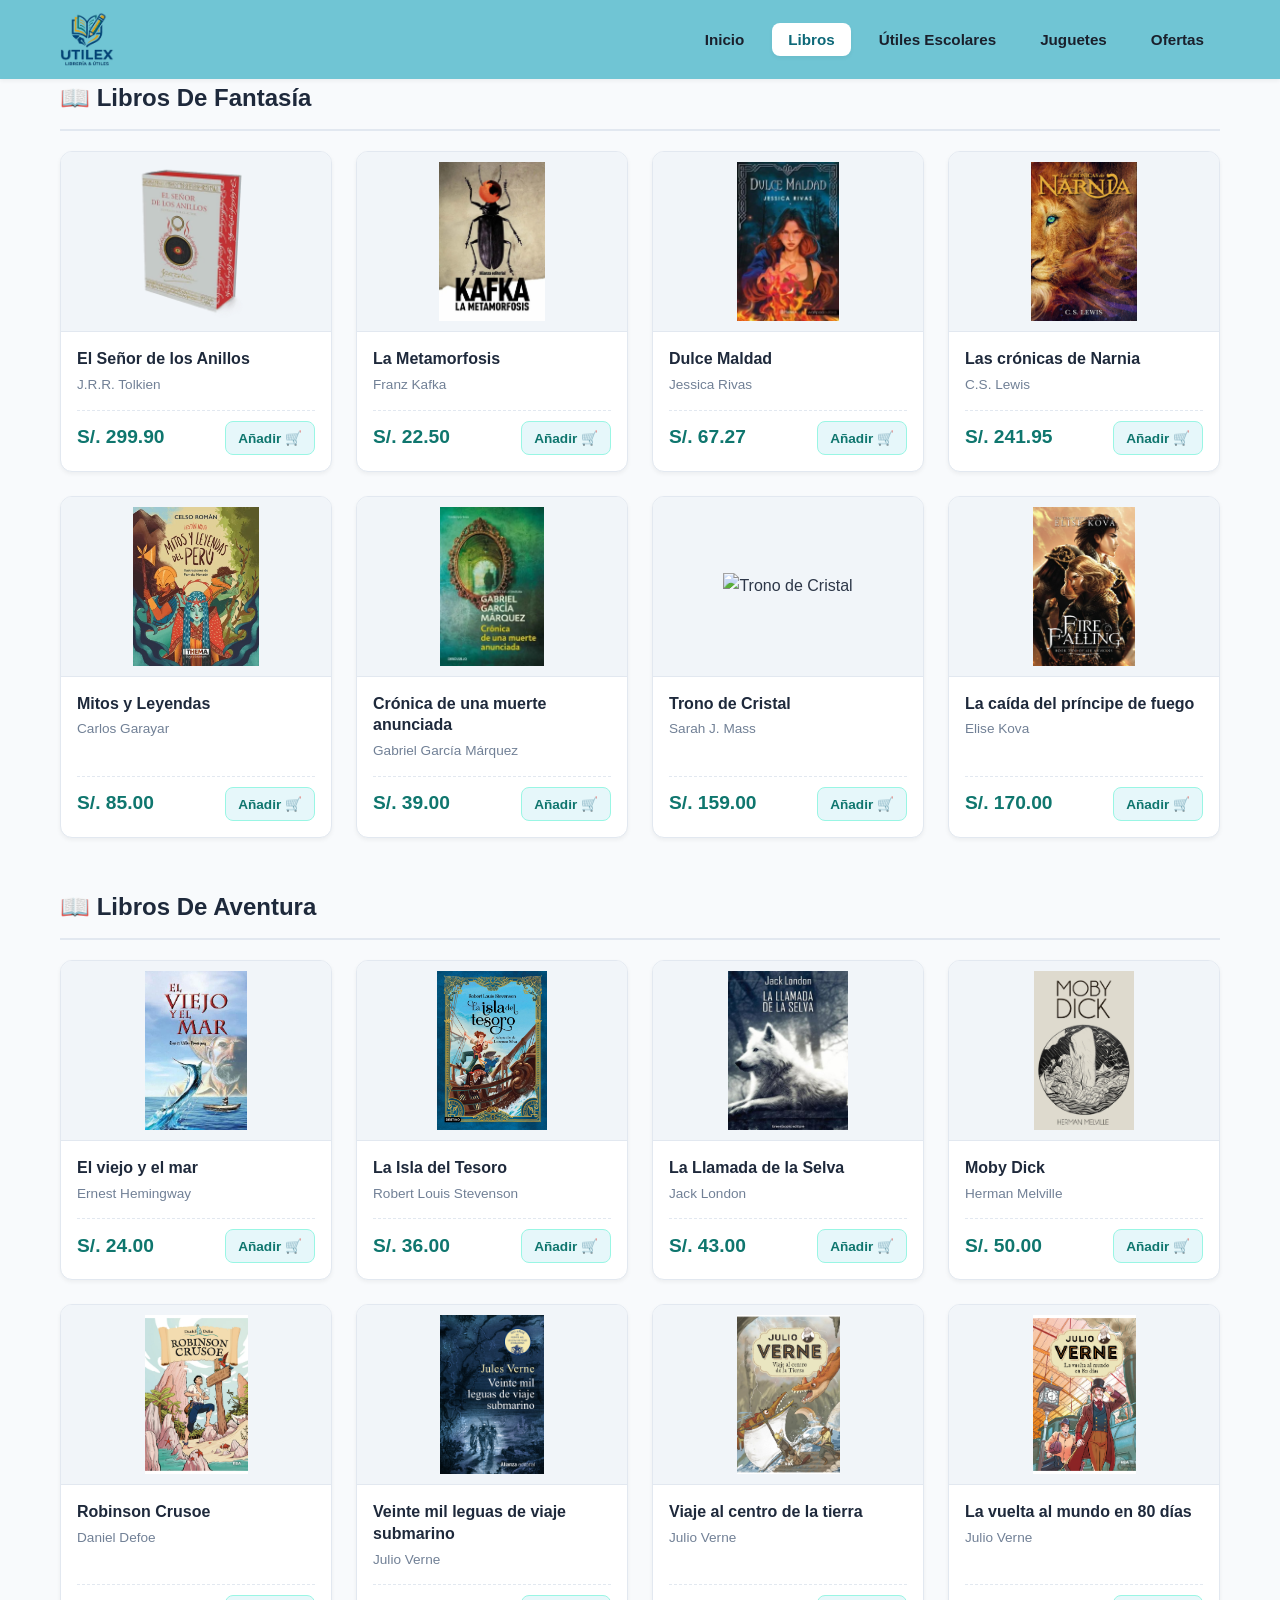
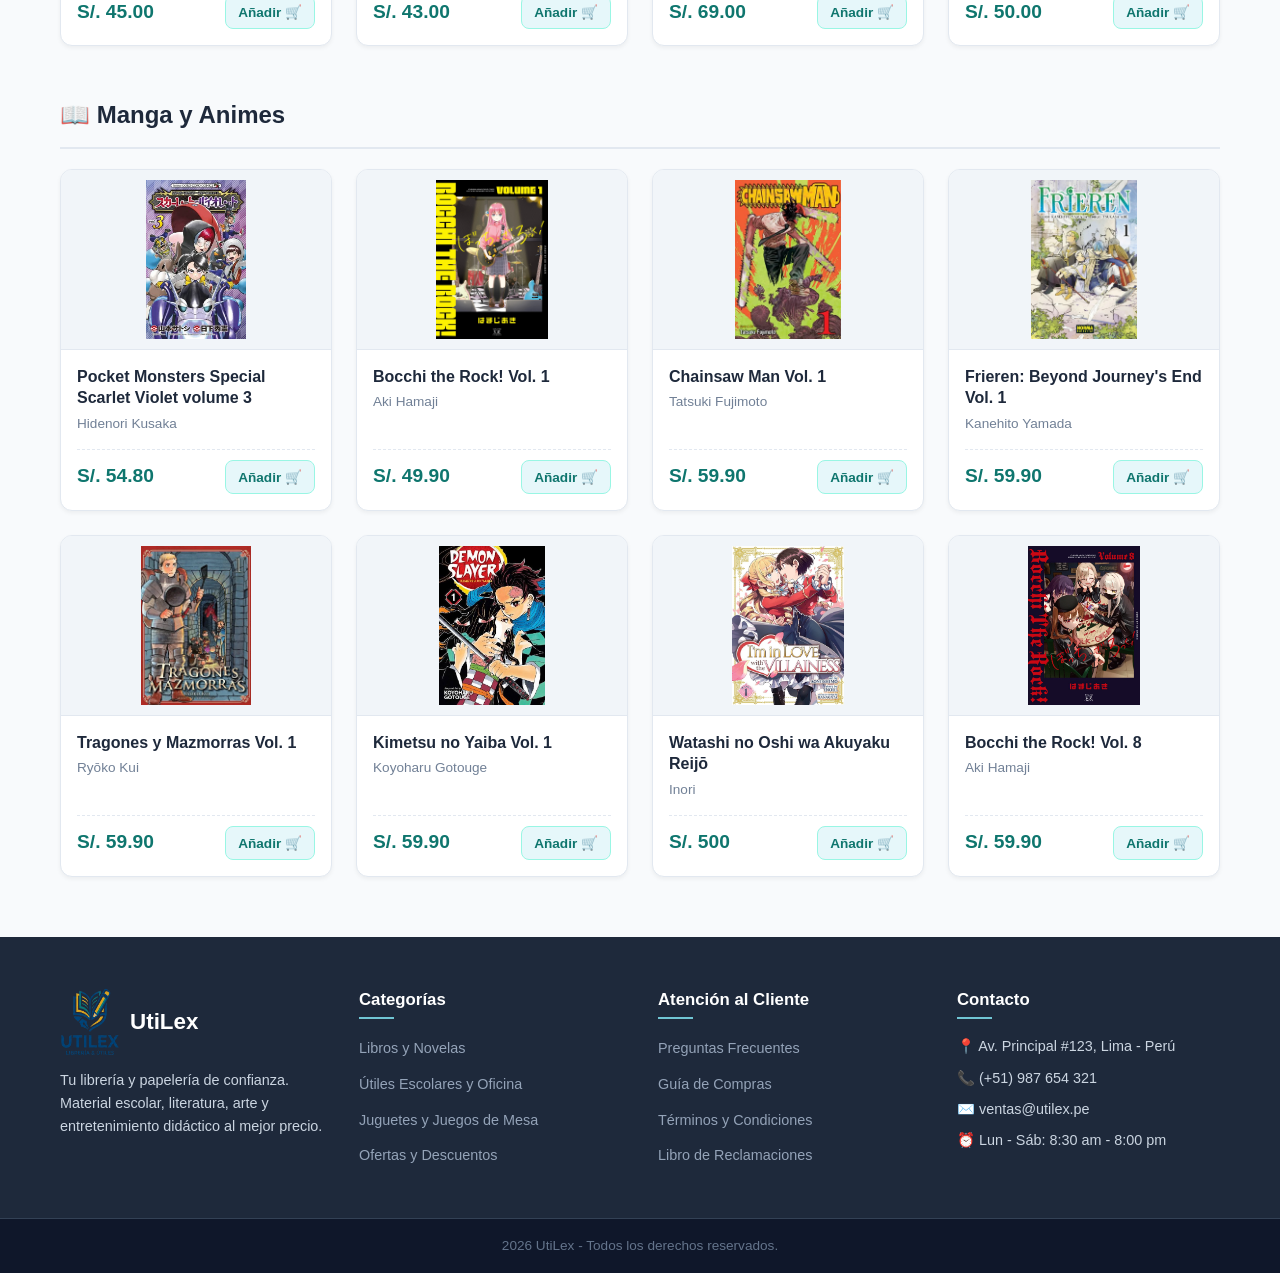
==== commit b5856a2a: "Actualización del repertorio de Mangas" ====
--- a/libros/index.html
+++ b/libros/index.html
@@ -327,13 +327,13 @@
 
                 <article class="producto-card">
                     <div class="producto-img-container">
-                        <img src="../Media/libros/manga/" alt="Manga 1" class="producto-img">
-                    </div>
-                    <div class="producto-info">
-                        <h3 class="producto-nombre">Manga 1</h3>
-                        <p class="producto-autor">Autor 1 </p>
-                        <div class="producto-footer">
-                            <div class="producto-precio">S/. Precio 1</div>
+                        <img src="../Media/libros/manga/PKespecial.jpg" alt="Manga 1" class="producto-img">
+                    </div>
+                    <div class="producto-info">
+                        <h3 class="producto-nombre">Pocket Monsters Special Scarlet Violet volume 3</h3>
+                        <p class="producto-autor">Hidenori Kusaka </p>
+                        <div class="producto-footer">
+                            <div class="producto-precio">S/. 54.80</div>
                             <button class="btn btn-card" title="Agregar al carrito">Añadir 🛒</button>
                         </div>
                     </div>
@@ -343,13 +343,13 @@
 
                 <article class="producto-card">
                     <div class="producto-img-container">
-                        <img src="../Media/libros/manga/" alt="Manga 2" class="producto-img">
-                    </div>
-                    <div class="producto-info">
-                        <h3 class="producto-nombre">Manga 2</h3>
-                        <p class="producto-autor">Autor 2</p>
-                        <div class="producto-footer">
-                            <div class="producto-precio">S/. Precio 2</div>
+                        <img src="../Media/libros/manga/BocchiTheRock.jpg" alt="Manga 2" class="producto-img">
+                    </div>
+                    <div class="producto-info">
+                        <h3 class="producto-nombre">Bocchi the Rock! Vol. 1</h3>
+                        <p class="producto-autor">Aki Hamaji</p>
+                        <div class="producto-footer">
+                            <div class="producto-precio">S/. 49.90</div>
                             <button class="btn btn-card" title="Agregar al carrito">Añadir 🛒</button>
                         </div>
                     </div>
@@ -359,13 +359,13 @@
 
                 <article class="producto-card">
                     <div class="producto-img-container">
-                        <img src="../Media/libros/manga/" alt="Manga 3" class="producto-img">
-                    </div>
-                    <div class="producto-info">
-                        <h3 class="producto-nombre">Manga 3</h3>
-                        <p class="producto-autor">Autor 3</p>
-                        <div class="producto-footer">
-                            <div class="producto-precio">S/. Precio 3</div>
+                        <img src="../Media/libros/manga/ChainMan.png" alt="Manga 3" class="producto-img">
+                    </div>
+                    <div class="producto-info">
+                        <h3 class="producto-nombre">Chainsaw Man Vol. 1</h3>
+                        <p class="producto-autor">Tatsuki Fujimoto</p>
+                        <div class="producto-footer">
+                            <div class="producto-precio">S/. 59.90</div>
                             <button class="btn btn-card" title="Agregar al carrito">Añadir 🛒</button>
                         </div>
                     </div>
@@ -375,13 +375,13 @@
 
                 <article class="producto-card">
                     <div class="producto-img-container">
-                        <img src="../Media/libros/manga/" alt="Manga 4" class="producto-img">
-                    </div>
-                    <div class="producto-info">
-                        <h3 class="producto-nombre">Manga 4</h3>
-                        <p class="producto-autor">Autor 4</p>
-                        <div class="producto-footer">
-                            <div class="producto-precio">S/. Precio 4</div>
+                        <img src="../Media/libros/manga/Frieren.jpg" alt="Manga 4" class="producto-img">
+                    </div>
+                    <div class="producto-info">
+                        <h3 class="producto-nombre">Frieren: Beyond Journey's End Vol. 1</h3>
+                        <p class="producto-autor">Kanehito Yamada</p>
+                        <div class="producto-footer">
+                            <div class="producto-precio">S/. 59.90</div>
                             <button class="btn btn-card" title="Agregar al carrito">Añadir 🛒</button>
                         </div>
                     </div>
@@ -391,13 +391,13 @@
 
                 <article class="producto-card">
                     <div class="producto-img-container">
-                        <img src="../Media/libros/manga/" alt="Manga 5" class="producto-img">
-                    </div>
-                    <div class="producto-info">
-                        <h3 class="producto-nombre">Manga 5</h3>
-                        <p class="producto-autor">Autor 5</p>
-                        <div class="producto-footer">
-                            <div class="producto-precio">S/. Precio 5</div>
+                        <img src="../Media/libros/manga/TragonesYMazmorras.png" alt="Manga 5" class="producto-img">
+                    </div>
+                    <div class="producto-info">
+                        <h3 class="producto-nombre">Tragones y Mazmorras Vol. 1</h3>
+                        <p class="producto-autor">Ryōko Kui</p>
+                        <div class="producto-footer">
+                            <div class="producto-precio">S/. 59.90</div>
                             <button class="btn btn-card" title="Agregar al carrito">Añadir 🛒</button>
                         </div>
                     </div>
@@ -407,13 +407,13 @@
 
                 <article class="producto-card">
                     <div class="producto-img-container">
-                        <img src="../Media/libros/manga/" alt="Manga 6" class="producto-img">
-                    </div>
-                    <div class="producto-info">
-                        <h3 class="producto-nombre">Manga 6</h3>
-                        <p class="producto-autor">Autor 6</p>
-                        <div class="producto-footer">
-                            <div class="producto-precio">S/. Precio 6</div>
+                        <img src="../Media/libros/manga/kimetsu.jpg" alt="Manga 6" class="producto-img">
+                    </div>
+                    <div class="producto-info">
+                        <h3 class="producto-nombre">Kimetsu no Yaiba Vol. 1</h3>
+                        <p class="producto-autor">Koyoharu Gotouge</p>
+                        <div class="producto-footer">
+                            <div class="producto-precio">S/. 59.90</div>
                             <button class="btn btn-card" title="Agregar al carrito">Añadir 🛒</button>
                         </div>
                     </div>
@@ -423,13 +423,13 @@
 
                 <article class="producto-card">
                     <div class="producto-img-container">
-                        <img src="../Media/libros/manga/" alt="Manga 7" class="producto-img">
-                    </div>
-                    <div class="producto-info">
-                        <h3 class="producto-nombre">Manga 7</h3>
-                        <p class="producto-autor">Autor 7</p>
-                        <div class="producto-footer">
-                            <div class="producto-precio">S/. Precio 7</div>
+                        <img src="../Media/libros/manga/InLove.jpg" alt="Manga 7" class="producto-img">
+                    </div>
+                    <div class="producto-info">
+                        <h3 class="producto-nombre">Watashi no Oshi wa Akuyaku Reijō</h3>
+                        <p class="producto-autor">Inori</p>
+                        <div class="producto-footer">
+                            <div class="producto-precio">S/. 500</div>
                             <button class="btn btn-card" title="Agregar al carrito">Añadir 🛒</button>
                         </div>
                     </div>
@@ -439,13 +439,13 @@
 
                 <article class="producto-card">
                     <div class="producto-img-container">
-                        <img src="../Media/libros/manga/" alt="Manga 8" class="producto-img">
-                    </div>
-                    <div class="producto-info">
-                        <h3 class="producto-nombre">Manga 8</h3>
-                        <p class="producto-autor">Autor 8</p>
-                        <div class="producto-footer">
-                            <div class="producto-precio">S/. Precio 8</div>
+                        <img src="../Media/libros/manga/BocchiTheRockEight.png" alt="Manga 8" class="producto-img">
+                    </div>
+                    <div class="producto-info">
+                        <h3 class="producto-nombre">Bocchi the Rock! Vol. 8</h3>
+                        <p class="producto-autor">Aki Hamaji</p>
+                        <div class="producto-footer">
+                            <div class="producto-precio">S/. 59.90</div>
                             <button class="btn btn-card" title="Agregar al carrito">Añadir 🛒</button>
                         </div>
                     </div>
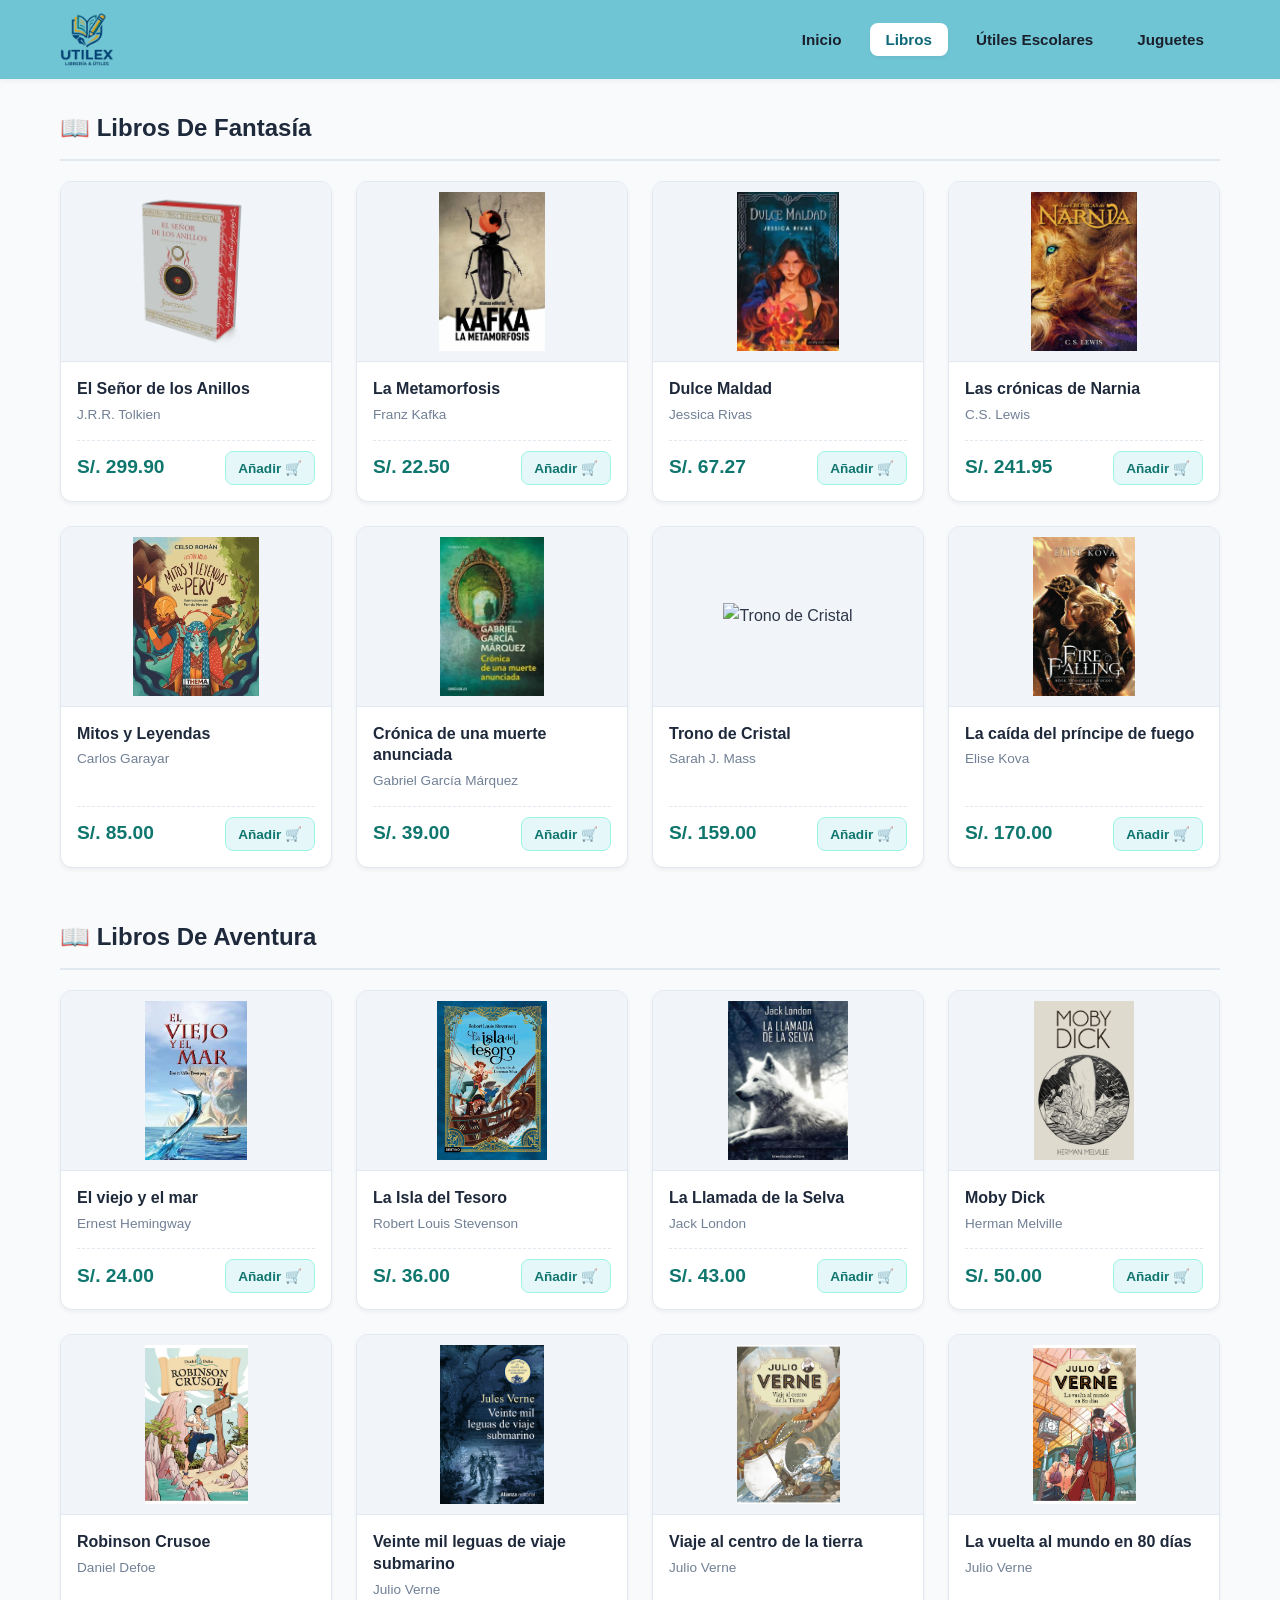
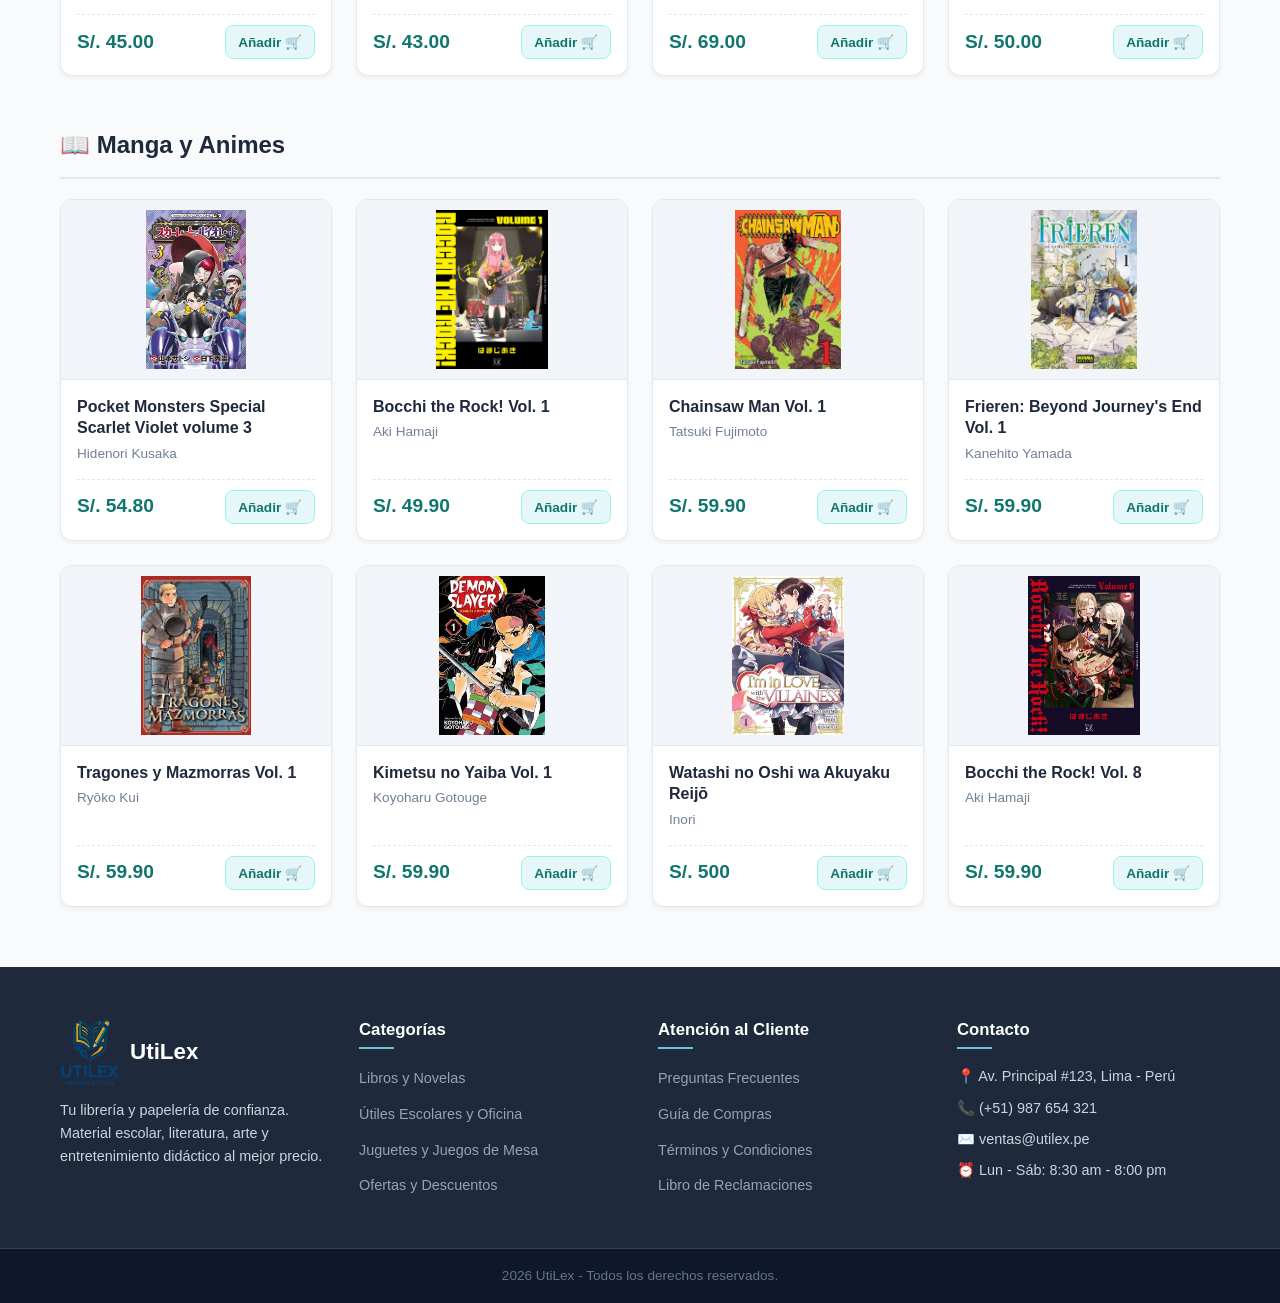
==== commit 7ce03ca8: "Oculté en comentario la seccion de ofertas para el primer avance, ya que no terminamos eso a tiempo " ====
--- a/libros/index.html
+++ b/libros/index.html
@@ -13,7 +13,7 @@
         <div class="navbar">
             <nav class="nav">
                 <div class="logo">
-                    <a href="./" title="Logo-Utilex">
+                    <a href="../pagina-principal/index.html" title="Logo Utilex">
                         <img src="../Media/Utilex_logo.png" alt="Utilex - Inicio" width="74" height="85">
                     </a> 
                 </div>
@@ -22,7 +22,7 @@
                     <li class="nav-links"><a href="./index.html" class="active">Libros</a></li>
                     <li class="nav-links"><a href="../utiles-escolares/index.html">Útiles Escolares</a></li>
                     <li class="nav-links"><a href="../juguetes/index.html">Juguetes</a></li>
-                    <li class="nav-links"><a href="../ofertas/index.html">Ofertas</a></li>
+                    <!-- <li class="nav-links"><a href="../ofertas/index.html">Ofertas</a></li> -->
                 </ul>
             </nav>
         </div>
--- a/libros/css/estilos.css
+++ b/libros/css/estilos.css
@@ -118,6 +118,7 @@
   display: flex;
   flex-direction: column;
   gap: 50px;
+  margin-top: 30px;
   margin-bottom: 60px;
 }
 
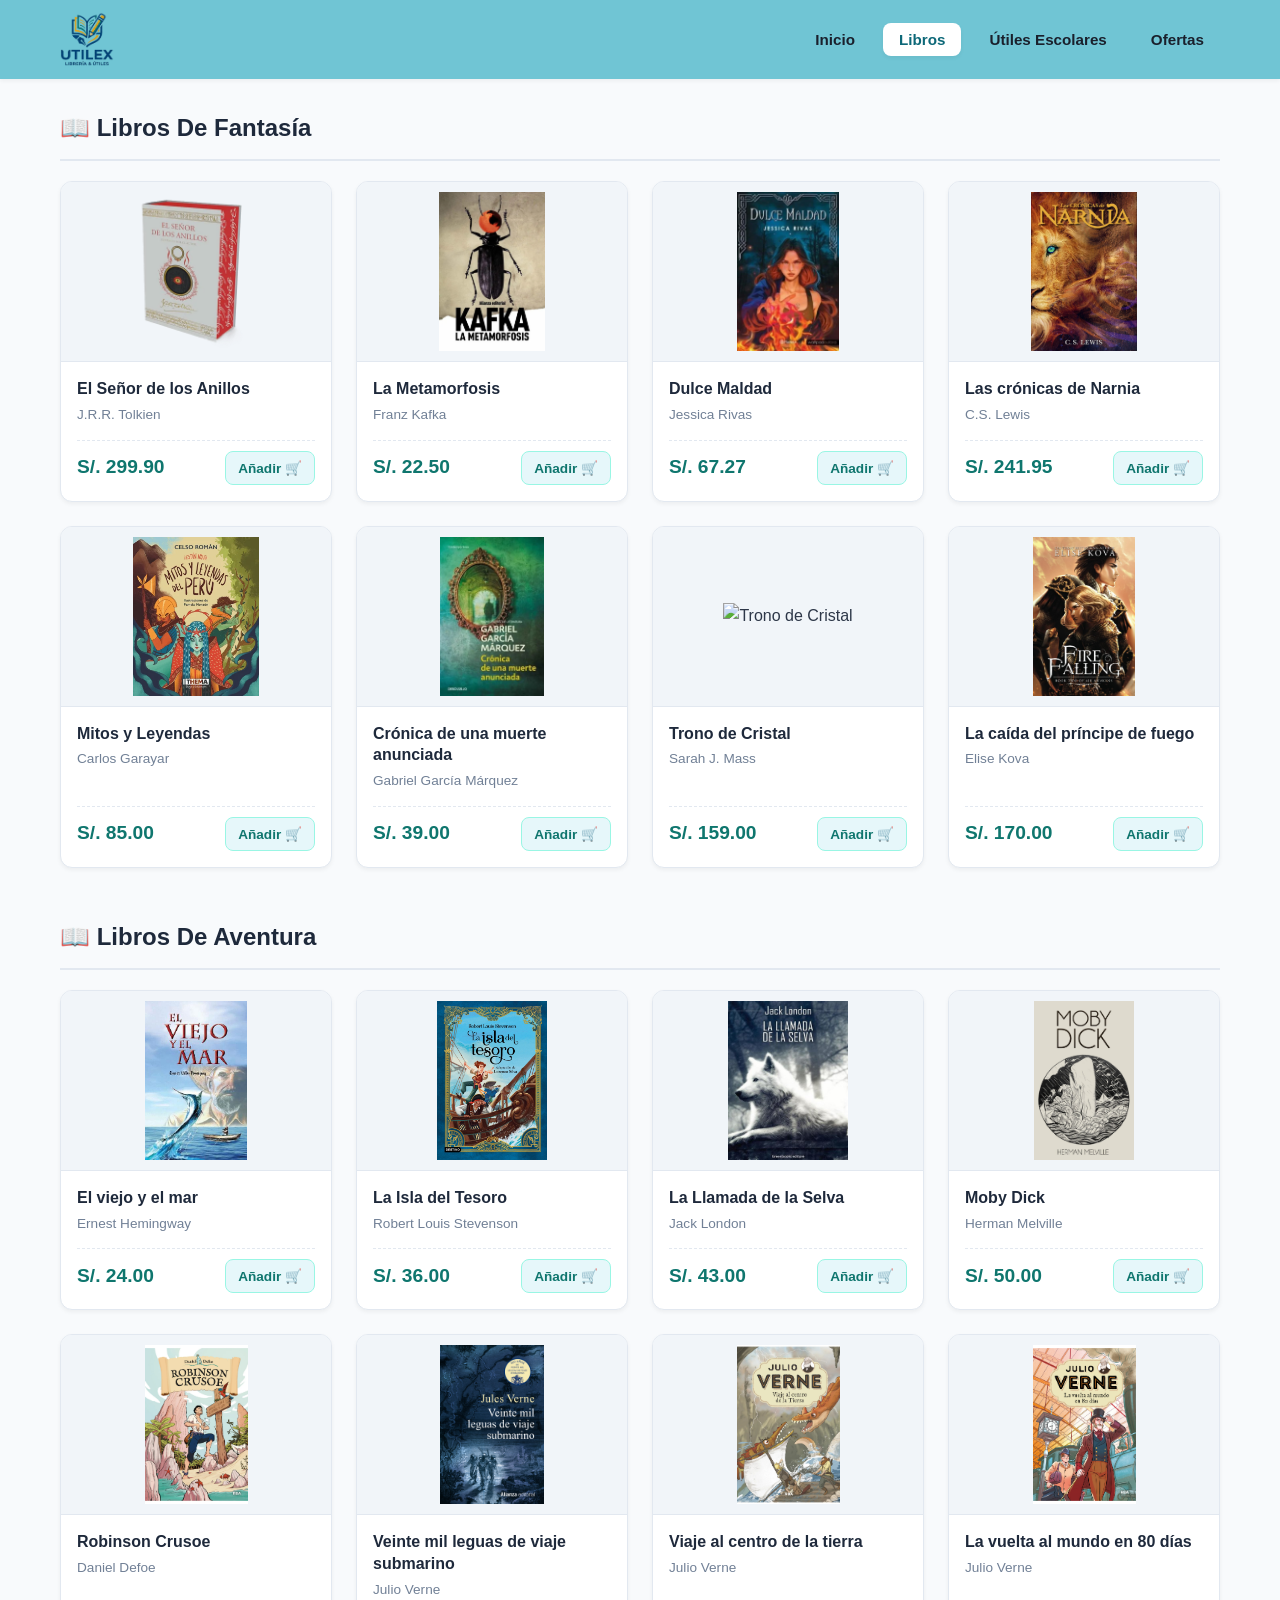
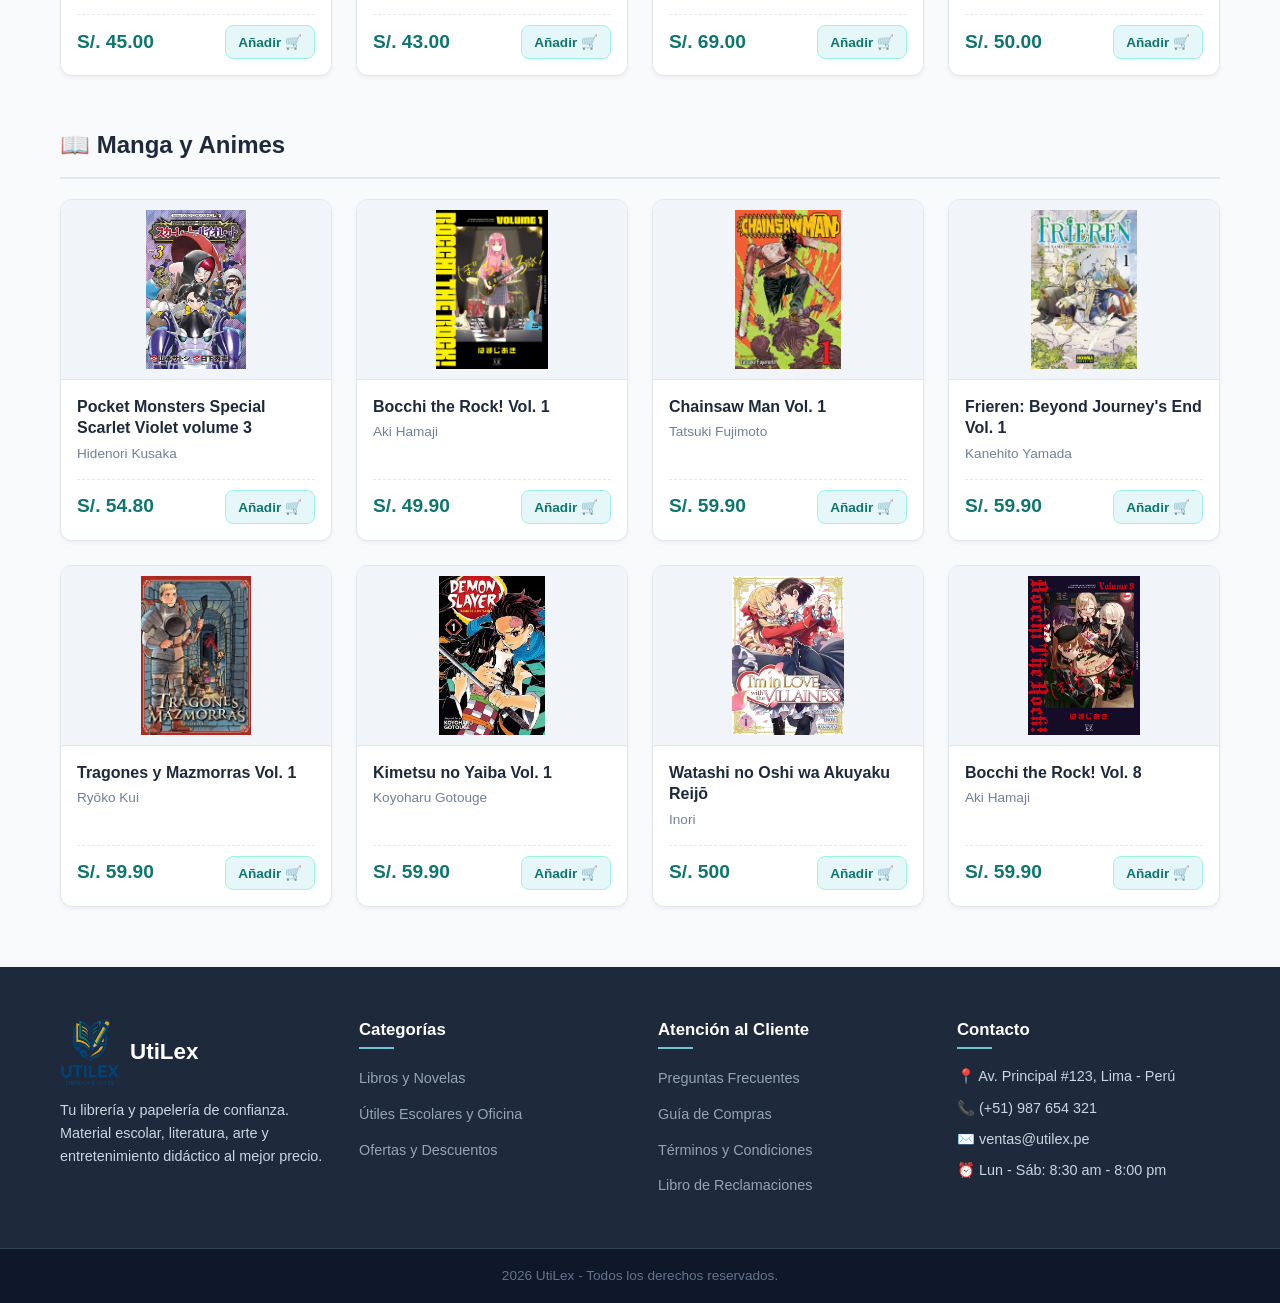
==== commit 4683c9d3: "Eliminada la págin de Juguetes para quitarle algo de dificultad xd" ====
--- a/libros/index.html
+++ b/libros/index.html
@@ -21,8 +21,7 @@
                     <li class="nav-links"><a href="../pagina-principal/index.html">Inicio</a></li>
                     <li class="nav-links"><a href="./index.html" class="active">Libros</a></li>
                     <li class="nav-links"><a href="../utiles-escolares/index.html">Útiles Escolares</a></li>
-                    <li class="nav-links"><a href="../juguetes/index.html">Juguetes</a></li>
-                    <!-- <li class="nav-links"><a href="../ofertas/index.html">Ofertas</a></li> -->
+                    <li class="nav-links"><a href="../ofertas/index.html">Ofertas</a></li>
                 </ul>
             </nav>
         </div>
@@ -471,7 +470,6 @@
                 <ul class="footer-links">
                     <li><a href="../libros/index.html">Libros y Novelas</a></li>
                     <li><a href="../utiles-escolares/index.html">Útiles Escolares y Oficina</a></li>
-                    <li><a href="../juguetes/index.html">Juguetes y Juegos de Mesa</a></li>
                     <li><a href="../ofertas/index.html">Ofertas y Descuentos</a></li>
                 </ul>
             </div>
--- a/libros/css/estilos.css
+++ b/libros/css/estilos.css
@@ -270,10 +270,6 @@
   background: linear-gradient(135deg, #fee2e2, #fef2f2);
 }
 
-.juguete-bg {
-  background: linear-gradient(135deg, #f3e8ff, #faf5ff);
-}
-
 /* INFORMACIÓN DEL PRODUCTO */
 .producto-info {
   padding: 16px;
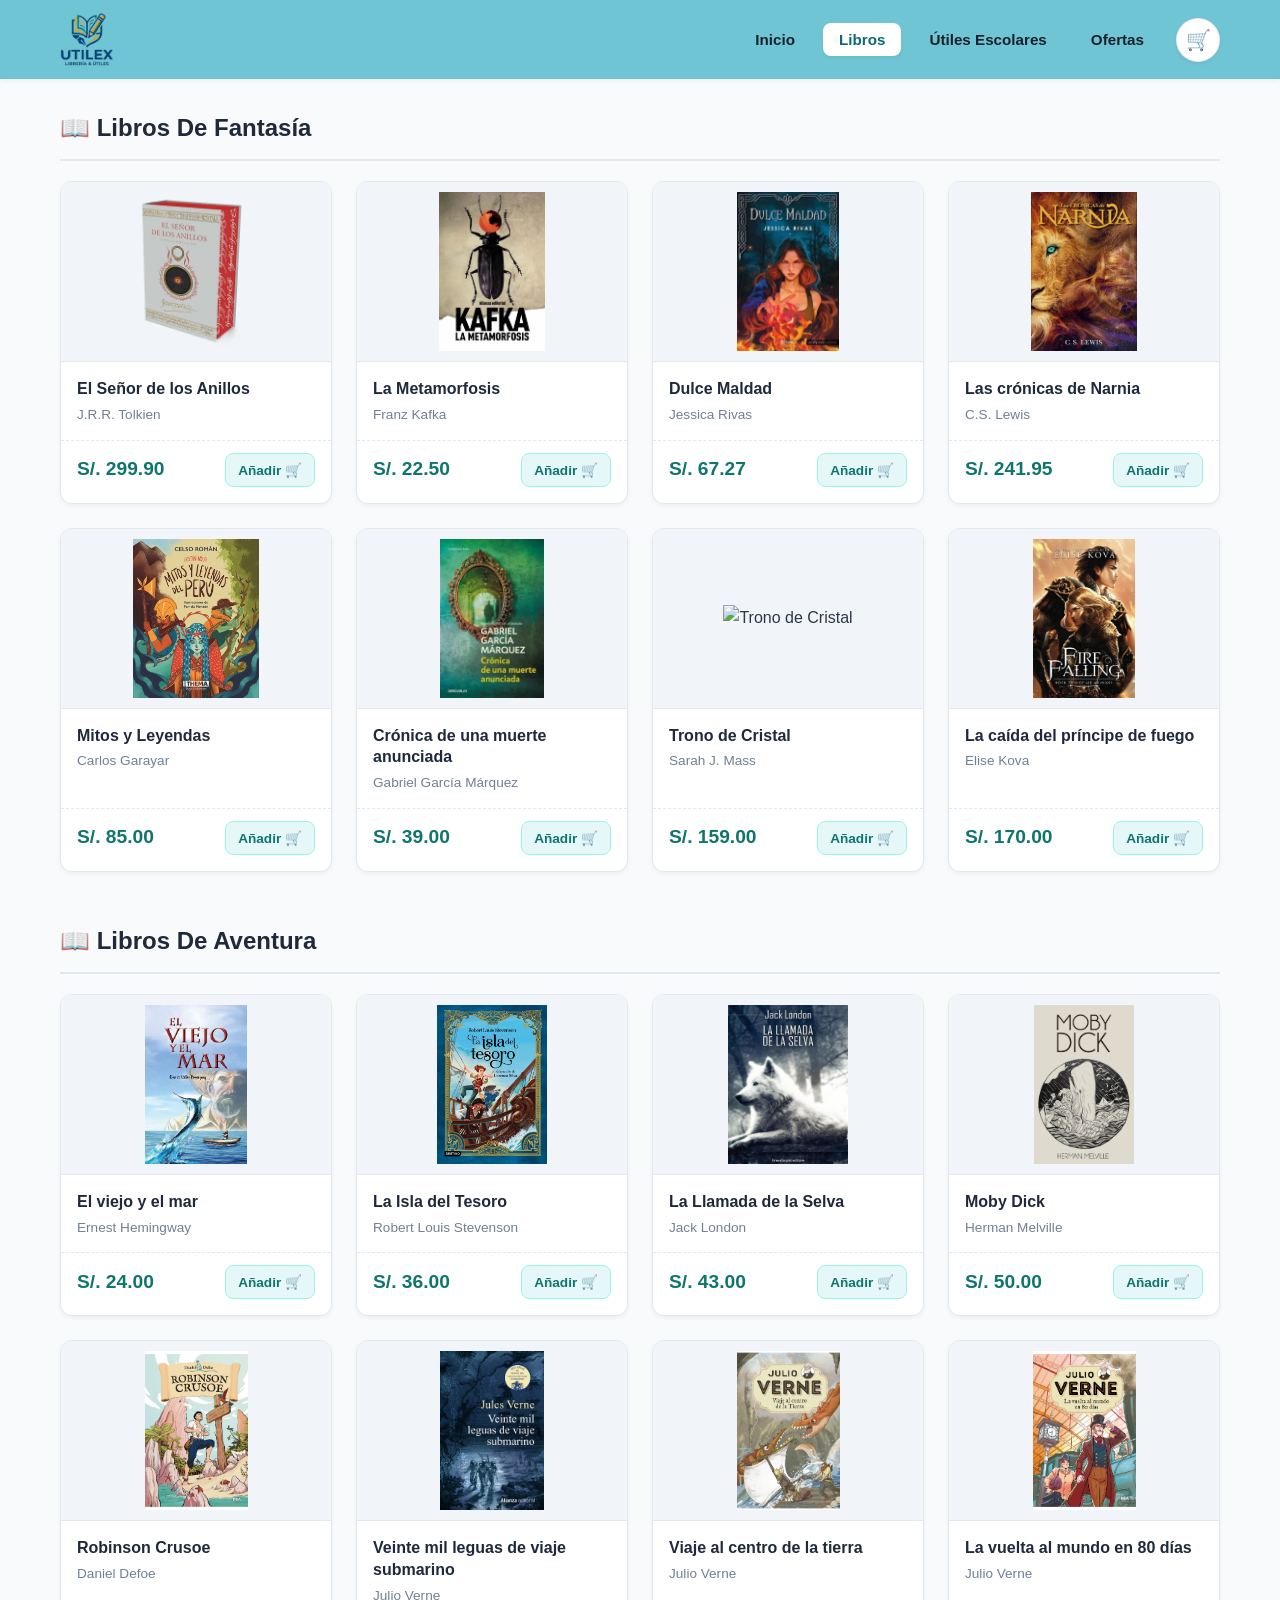
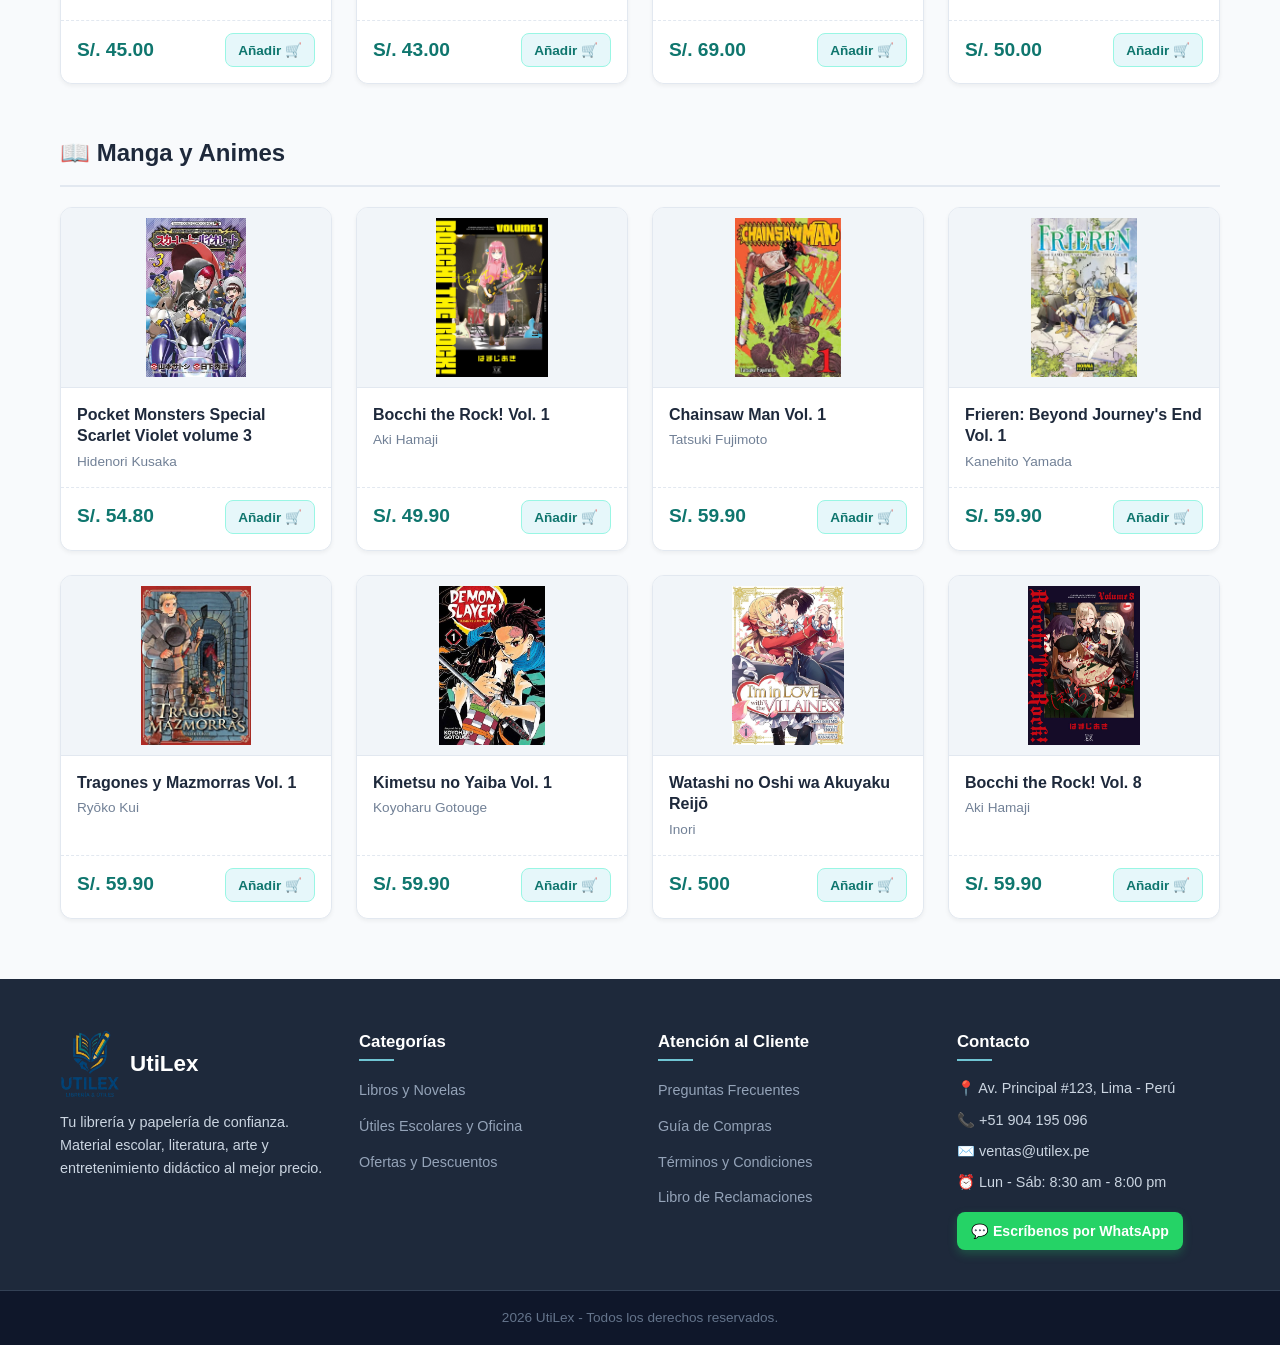
==== commit 903e3590: "Se implementó el js para el carrito de compra | Boton de wsp | No hay base de datos asi que usamos l" ====
--- a/libros/index.html
+++ b/libros/index.html
@@ -17,12 +17,48 @@
                         <img src="../Media/Utilex_logo.png" alt="Utilex - Inicio" width="74" height="85">
                     </a> 
                 </div>
-                <ul class="lista-nav">
-                    <li class="nav-links"><a href="../pagina-principal/index.html">Inicio</a></li>
-                    <li class="nav-links"><a href="./index.html" class="active">Libros</a></li>
-                    <li class="nav-links"><a href="../utiles-escolares/index.html">Útiles Escolares</a></li>
-                    <li class="nav-links"><a href="../ofertas/index.html">Ofertas</a></li>
-                </ul>
+                <div class="nav-menu-wrapper">
+                    <ul class="lista-nav">
+                        <li class="nav-links"><a href="../pagina-principal/index.html">Inicio</a></li>
+                        <li class="nav-links"><a href="./index.html" class="active">Libros</a></li>
+                        <li class="nav-links"><a href="../utiles-escolares/index.html">Útiles Escolares</a></li>
+                        <li class="nav-links"><a href="../ofertas/index.html">Ofertas</a></li>
+                    </ul>
+                    <div class="cart-container">
+                        <button type="button" class="btn-cart-toggle" id="btnCartToggle" aria-label="Ver carrito de compras" title="Carrito de compras">
+                            <span class="cart-icon">🛒</span>
+                            <span class="cart-badge" id="cartCount" style="display: none;">0</span>
+                        </button>
+                        <div class="cart-dropdown" id="cartDropdown">
+                            <div class="cart-banner-msg" id="cartBannerMsg" style="display: none;">
+                                <span>✓</span> <span id="cartBannerText">Producto agregado</span>
+                            </div>
+                            <div class="cart-dropdown-header">
+                                <div class="cart-items-count">
+                                    <span>Items: <strong id="cartHeaderCount">0</strong></span>
+                                </div>
+                                <button type="button" class="btn-clear-cart" id="btnClearCart" title="Vaciar carrito" style="display: none;">
+                                    🗑️ Borrar todos
+                                </button>
+                                <button type="button" class="btn-close-cart" id="btnCloseCart" title="Cerrar">✕</button>
+                            </div>
+                            <div class="cart-items-list" id="cartItemsList">
+                                <!-- Productos dinámicos -->
+                            </div>
+                            <div class="cart-dropdown-footer" id="cartDropdownFooter" style="display: none;">
+                                <div class="cart-subtotal-row">
+                                    <span class="subtotal-label">Subtotal</span>
+                                    <span class="subtotal-amount" id="cartSubtotal">S/ 0,00</span>
+                                </div>
+                                <p class="cart-tax-notice">Los descuentos se aplicarán en el carrito</p>
+                                <div class="cart-action-buttons">
+                                    <button type="button" class="btn-cart-secondary" id="btnKeepShopping">Seguir Comprando</button>
+                                    <button type="button" class="btn-cart-primary" id="btnCheckout">Finalizar Compra</button>
+                                </div>
+                            </div>
+                        </div>
+                    </div>
+                </div>
             </nav>
         </div>
     </header>
@@ -41,7 +77,6 @@
             <div class="grid-productos">
 
                 <!-- Libro 1 -->
-
                 <article class="producto-card">
                     <div class="producto-img-container">
                         <img src="../Media/libros/fantasia/el_señor_de_los_anillos.png" alt="El Señor de los Anillos" class="producto-img">
@@ -54,10 +89,16 @@
                             <button class="btn btn-card" title="Agregar al carrito">Añadir 🛒</button>
                         </div>
                     </div>
+                    <div class="producto-popover">
+                        <div class="popover-header">
+                            <span class="popover-badge">Sinopsis</span>
+                            <h4>El Señor de los Anillos</h4>
+                        </div>
+                        <p class="popover-desc">La legendaria odisea de Frodo Bolsón para destruir el Anillo Único en el Monte del Destino y salvar la Tierra Media de las sombras del Señor Oscuro Sauron.</p>
+                    </div>
                 </article>
 
                 <!-- Libro 2 -->
-
                 <article class="producto-card">
                     <div class="producto-img-container">
                         <img src="../Media/libros/fantasia/la_metamorfosis.jpg" alt="La Metamorfosis" class="producto-img">
@@ -70,10 +111,16 @@
                             <button class="btn btn-card" title="Agregar al carrito">Añadir 🛒</button>
                         </div>
                     </div>
+                    <div class="producto-popover">
+                        <div class="popover-header">
+                            <span class="popover-badge">Sinopsis</span>
+                            <h4>La Metamorfosis</h4>
+                        </div>
+                        <p class="popover-desc">Gregorio Samsa despierta una mañana transformado en un monstruoso insecto, desencadenando una profunda reflexión sobre el aislamiento, la familia y la condición humana.</p>
+                    </div>
                 </article>
 
                 <!-- Libro 3 -->
-
                 <article class="producto-card">
                     <div class="producto-img-container">
                         <img src="../Media/libros/fantasia/dulce_maldad.jpg" alt="Dulce Maldad" class="producto-img">
@@ -86,10 +133,16 @@
                             <button class="btn btn-card" title="Agregar al carrito">Añadir 🛒</button>
                         </div>
                     </div>
+                    <div class="producto-popover">
+                        <div class="popover-header">
+                            <span class="popover-badge">Sinopsis</span>
+                            <h4>Dulce Maldad</h4>
+                        </div>
+                        <p class="popover-desc">Una intensa novela de romance oscuro y secretos del pasado donde la atracción y el peligro se entrelazan en un juego lleno de misterio y pasión.</p>
+                    </div>
                 </article>
 
                 <!-- Libro 4 -->
-
                 <article class="producto-card">
                     <div class="producto-img-container">
                         <img src="../Media/libros/fantasia/las cronicas de narnia.jpg" alt="Las crónicas de Narnia" class="producto-img">
@@ -102,10 +155,16 @@
                             <button class="btn btn-card" title="Agregar al carrito">Añadir 🛒</button>
                         </div>
                     </div>
+                    <div class="producto-popover">
+                        <div class="popover-header">
+                            <span class="popover-badge">Sinopsis</span>
+                            <h4>Las crónicas de Narnia</h4>
+                        </div>
+                        <p class="popover-desc">Cuatro hermanos atraviesan un ropero mágico hacia Narnia, un mundo fantástico donde lucharán junto al león Aslan para liberar el reino de la Bruja Blanca.</p>
+                    </div>
                 </article>
 
                 <!-- Libro 5 -->
-
                 <article class="producto-card">
                     <div class="producto-img-container">
                         <img src="../Media/libros/fantasia//mitos_y_leyendas.jpg" alt="Mitos y Leyendas" class="producto-img">
@@ -118,10 +177,16 @@
                             <button class="btn btn-card" title="Agregar al carrito">Añadir 🛒</button>
                         </div>
                     </div>
+                    <div class="producto-popover">
+                        <div class="popover-header">
+                            <span class="popover-badge">Sinopsis</span>
+                            <h4>Mitos y Leyendas</h4>
+                        </div>
+                        <p class="popover-desc">Una fascinante recopilación de relatos mágicos, tradiciones orales y mitología ancestral que enriquecen nuestro imaginario y memoria colectiva.</p>
+                    </div>
                 </article>
 
                 <!-- Libro 6 -->
-
                 <article class="producto-card">
                     <div class="producto-img-container">
                         <img src="../Media/libros/fantasia/cronica-de-una-muerte-anunciada.jpg" alt="Crónica de una muerte anunciada" class="producto-img">
@@ -134,10 +199,16 @@
                             <button class="btn btn-card" title="Agregar al carrito">Añadir 🛒</button>
                         </div>
                     </div>
+                    <div class="producto-popover">
+                        <div class="popover-header">
+                            <span class="popover-badge">Sinopsis</span>
+                            <h4>Crónica de una muerte anunciada</h4>
+                        </div>
+                        <p class="popover-desc">Magistral reconstrucción periodística y literaria del asesinato de Santiago Nasar en un pueblo caribeño donde todos conocían la tragedia de antemano.</p>
+                    </div>
                 </article>
 
                 <!-- Libro 7 -->
-
                 <article class="producto-card">
                     <div class="producto-img-container">
                         <img src="../Media/libros/fantasia/trono_de_cristal.jpg" alt="Trono de Cristal" class="producto-img">
@@ -150,10 +221,16 @@
                             <button class="btn btn-card" title="Agregar al carrito">Añadir 🛒</button>
                         </div>
                     </div>
+                    <div class="producto-popover">
+                        <div class="popover-header">
+                            <span class="popover-badge">Sinopsis</span>
+                            <h4>Trono de Cristal</h4>
+                        </div>
+                        <p class="popover-desc">Celaena Sardothien, una letal asesina, compite en un torneo mortal en el castillo de cristal para ganar su libertad mientras descubre oscuros misterios en el reino.</p>
+                    </div>
                 </article>
 
                 <!-- Libro 8 -->
-
                 <article class="producto-card">
                     <div class="producto-img-container">
                         <img src="../Media/libros/fantasia/la caida del principe de fuego.jpg" alt="La caída del príncipe de fuego" class="producto-img">
@@ -165,6 +242,13 @@
                             <div class="producto-precio">S/. 170.00</div>
                             <button class="btn btn-card" title="Agregar al carrito">Añadir 🛒</button>
                         </div>
+                    </div>
+                    <div class="producto-popover">
+                        <div class="popover-header">
+                            <span class="popover-badge">Sinopsis</span>
+                            <h4>La caída del príncipe de fuego</h4>
+                        </div>
+                        <p class="popover-desc">La emocionante culminación de una historia de magia elemental, intrigas políticas y amores prohibidos donde el destino de un imperio pende de un hilo.</p>
                     </div>
                 </article>
             </div>
@@ -182,7 +266,6 @@
             <div class="grid-productos">
 
                 <!-- Libro 1 -->
-
                 <article class="producto-card">
                     <div class="producto-img-container">
                         <img src="../Media/libros/aventura/el_viejo_y_el_mar.jpg" alt="El viejo y el mar" class="producto-img">
@@ -195,10 +278,16 @@
                             <button class="btn btn-card" title="Agregar al carrito">Añadir 🛒</button>
                         </div>
                     </div>
+                    <div class="producto-popover">
+                        <div class="popover-header">
+                            <span class="popover-badge">Sinopsis</span>
+                            <h4>El viejo y el mar</h4>
+                        </div>
+                        <p class="popover-desc">La conmovedora historia del anciano pescador Santiago y su épica y solitaria batalla en alta mar contra un pez gigante, demostrando la perseverancia humana.</p>
+                    </div>
                 </article>
 
                 <!-- Libro 2 -->
-
                 <article class="producto-card">
                     <div class="producto-img-container">
                         <img src="../Media/libros/aventura/la_isla_del_tesoro.jpg" alt="La Isla del Tesoro" class="producto-img">
@@ -211,10 +300,16 @@
                             <button class="btn btn-card" title="Agregar al carrito">Añadir 🛒</button>
                         </div>
                     </div>
+                    <div class="producto-popover">
+                        <div class="popover-header">
+                            <span class="popover-badge">Sinopsis</span>
+                            <h4>La Isla del Tesoro</h4>
+                        </div>
+                        <p class="popover-desc">El joven Jim Hawkins halla el mapa de un tesoro y zarpa en una expedición llena de motines, peligros y el legendario pirata Long John Silver.</p>
+                    </div>
                 </article>
 
                 <!-- Libro 3 -->
-
                 <article class="producto-card">
                     <div class="producto-img-container">
                         <img src="../Media/libros/aventura/la_llamada_de_la_selva.jpg" alt="La Llamada de la Selva" class="producto-img">
@@ -227,10 +322,16 @@
                             <button class="btn btn-card" title="Agregar al carrito">Añadir 🛒</button>
                         </div>
                     </div>
+                    <div class="producto-popover">
+                        <div class="popover-header">
+                            <span class="popover-badge">Sinopsis</span>
+                            <h4>La Llamada de la Selva</h4>
+                        </div>
+                        <p class="popover-desc">Buck, un perro de hogar, es llevado al gélido Yukón durante la fiebre del oro y debe redescubrir su naturaleza salvaje para sobrevivir.</p>
+                    </div>
                 </article>
 
                 <!-- Libro 4 -->
-
                 <article class="producto-card">
                     <div class="producto-img-container">
                         <img src="../Media/libros/aventura/moby_dick.jpg" alt="Moby Dick" class="producto-img">
@@ -243,10 +344,16 @@
                             <button class="btn btn-card" title="Agregar al carrito">Añadir 🛒</button>
                         </div>
                     </div>
+                    <div class="producto-popover">
+                        <div class="popover-header">
+                            <span class="popover-badge">Sinopsis</span>
+                            <h4>Moby Dick</h4>
+                        </div>
+                        <p class="popover-desc">La obsesiva travesía del capitán Ahab a bordo del barco ballenero Pequod en busca de la temible ballena blanca que marcó su destino.</p>
+                    </div>
                 </article>
 
                 <!-- Libro 5 -->
-
                 <article class="producto-card">
                     <div class="producto-img-container">
                         <img src="../Media/libros/aventura/robinson_crusoe.jpg" alt="Robinson Crusoe" class="producto-img">
@@ -259,10 +366,16 @@
                             <button class="btn btn-card" title="Agregar al carrito">Añadir 🛒</button>
                         </div>
                     </div>
+                    <div class="producto-popover">
+                        <div class="popover-header">
+                            <span class="popover-badge">Sinopsis</span>
+                            <h4>Robinson Crusoe</h4>
+                        </div>
+                        <p class="popover-desc">La apasionante odisea de un marinero que sobrevive a un naufragio y pasa décadas aprendiendo a dominar una isla desierta y solitaria.</p>
+                    </div>
                 </article>
 
                 <!-- Libro 6 -->
-
                 <article class="producto-card">
                     <div class="producto-img-container">
                         <img src="../Media/libros/aventura/veinte_mil_leguas_de_viaje_submarino.jpg" alt="Veinte mil leguas de viaje submarino" class="producto-img">
@@ -275,10 +388,16 @@
                             <button class="btn btn-card" title="Agregar al carrito">Añadir 🛒</button>
                         </div>
                     </div>
+                    <div class="producto-popover">
+                        <div class="popover-header">
+                            <span class="popover-badge">Sinopsis</span>
+                            <h4>Veinte mil leguas de viaje submarino</h4>
+                        </div>
+                        <p class="popover-desc">El profesor Aronnax recorre los fondos oceánicos más asombrosos del planeta a bordo del submarino Nautilus del enigmático Capitán Nemo.</p>
+                    </div>
                 </article>
 
                 <!-- Libro 7 -->
-
                 <article class="producto-card">
                     <div class="producto-img-container">
                         <img src="../Media/libros/aventura/viaje_al_centro_de_la_tierra.jpg" alt="Viaje al centro de la tierra" class="producto-img">
@@ -291,10 +410,16 @@
                             <button class="btn btn-card" title="Agregar al carrito">Añadir 🛒</button>
                         </div>
                     </div>
+                    <div class="producto-popover">
+                        <div class="popover-header">
+                            <span class="popover-badge">Sinopsis</span>
+                            <h4>Viaje al centro de la tierra</h4>
+                        </div>
+                        <p class="popover-desc">Una expedición científica desciende por las entrañas de un volcán extinto hacia un mundo subterráneo lleno de maravillas prehistóricas.</p>
+                    </div>
                 </article>
 
                 <!-- Libro 8 -->
-
                 <article class="producto-card">
                     <div class="producto-img-container">
                         <img src="../Media/libros/aventura/vuelta_al_mundo_en_80_dias.jpg" alt="La vuelta al mundo en 80 días" class="producto-img">
@@ -306,6 +431,13 @@
                             <div class="producto-precio">S/. 50.00</div>
                             <button class="btn btn-card" title="Agregar al carrito">Añadir 🛒</button>
                         </div>
+                    </div>
+                    <div class="producto-popover">
+                        <div class="popover-header">
+                            <span class="popover-badge">Sinopsis</span>
+                            <h4>La vuelta al mundo en 80 días</h4>
+                        </div>
+                        <p class="popover-desc">Phileas Fogg y su criado Picaporte viajan a contrarreloj a través de continentes y mares para ganar una increíble apuesta en Londres.</p>
                     </div>
                 </article>
             </div>
@@ -323,7 +455,6 @@
             <div class="grid-productos">
 
                 <!-- Manga 1 -->
-
                 <article class="producto-card">
                     <div class="producto-img-container">
                         <img src="../Media/libros/manga/PKespecial.jpg" alt="Manga 1" class="producto-img">
@@ -336,10 +467,16 @@
                             <button class="btn btn-card" title="Agregar al carrito">Añadir 🛒</button>
                         </div>
                     </div>
+                    <div class="producto-popover">
+                        <div class="popover-header">
+                            <span class="popover-badge">Sinopsis</span>
+                            <h4>Pocket Monsters Special: Scarlet Violet</h4>
+                        </div>
+                        <p class="popover-desc">Nuevas aventuras y batallas en la región de Paldea mientras los jóvenes entrenadores exploran la Academia y descubren el poder Teracristal.</p>
+                    </div>
                 </article>
 
                 <!-- Manga 2 -->
-
                 <article class="producto-card">
                     <div class="producto-img-container">
                         <img src="../Media/libros/manga/BocchiTheRock.jpg" alt="Manga 2" class="producto-img">
@@ -352,10 +489,16 @@
                             <button class="btn btn-card" title="Agregar al carrito">Añadir 🛒</button>
                         </div>
                     </div>
+                    <div class="producto-popover">
+                        <div class="popover-header">
+                            <span class="popover-badge">Sinopsis</span>
+                            <h4>Bocchi the Rock! Vol. 1</h4>
+                        </div>
+                        <p class="popover-desc">Hitori Gotō es una guitarrista tímida con ansiedad social que encuentra su lugar y supera sus miedos tras integrarse a Kessoku Band.</p>
+                    </div>
                 </article>
 
                 <!-- Manga 3 -->
-
                 <article class="producto-card">
                     <div class="producto-img-container">
                         <img src="../Media/libros/manga/ChainMan.png" alt="Manga 3" class="producto-img">
@@ -368,10 +511,16 @@
                             <button class="btn btn-card" title="Agregar al carrito">Añadir 🛒</button>
                         </div>
                     </div>
+                    <div class="producto-popover">
+                        <div class="popover-header">
+                            <span class="popover-badge">Sinopsis</span>
+                            <h4>Chainsaw Man Vol. 1</h4>
+                        </div>
+                        <p class="popover-desc">Denji renace como el brutal híbrido Chainsaw Man tras un pacto con su demonio Pochita, iniciando una sangrienta labor como cazador de demonios.</p>
+                    </div>
                 </article>
 
                 <!-- Manga 4 -->
-
                 <article class="producto-card">
                     <div class="producto-img-container">
                         <img src="../Media/libros/manga/Frieren.jpg" alt="Manga 4" class="producto-img">
@@ -384,10 +533,16 @@
                             <button class="btn btn-card" title="Agregar al carrito">Añadir 🛒</button>
                         </div>
                     </div>
+                    <div class="producto-popover">
+                        <div class="popover-header">
+                            <span class="popover-badge">Sinopsis</span>
+                            <h4>Frieren Vol. 1</h4>
+                        </div>
+                        <p class="popover-desc">Tras derrotar al Rey Demonio, la elfa inmortal Frieren emprende un viaje para comprender las efímeras emociones y vínculos humanos.</p>
+                    </div>
                 </article>
 
                 <!-- Manga 5 -->
-
                 <article class="producto-card">
                     <div class="producto-img-container">
                         <img src="../Media/libros/manga/TragonesYMazmorras.png" alt="Manga 5" class="producto-img">
@@ -400,10 +555,16 @@
                             <button class="btn btn-card" title="Agregar al carrito">Añadir 🛒</button>
                         </div>
                     </div>
+                    <div class="producto-popover">
+                        <div class="popover-header">
+                            <span class="popover-badge">Sinopsis</span>
+                            <h4>Tragones y Mazmorras Vol. 1</h4>
+                        </div>
+                        <p class="popover-desc">Para rescatar a su compañera sin provisiones, un grupo de aventureros decide cocinar y alimentarse de los monstruos que habitan la mazmorra.</p>
+                    </div>
                 </article>
 
                 <!-- Manga 6 -->
-
                 <article class="producto-card">
                     <div class="producto-img-container">
                         <img src="../Media/libros/manga/kimetsu.jpg" alt="Manga 6" class="producto-img">
@@ -416,10 +577,16 @@
                             <button class="btn btn-card" title="Agregar al carrito">Añadir 🛒</button>
                         </div>
                     </div>
+                    <div class="producto-popover">
+                        <div class="popover-header">
+                            <span class="popover-badge">Sinopsis</span>
+                            <h4>Kimetsu no Yaiba Vol. 1</h4>
+                        </div>
+                        <p class="popover-desc">Tanjiro Kamado empuña su espada contra los demonios para vengar a su familia y hallar la cura que devuelva la humanidad a su hermana Nezuko.</p>
+                    </div>
                 </article>
 
                 <!-- Manga 7 -->
-
                 <article class="producto-card">
                     <div class="producto-img-container">
                         <img src="../Media/libros/manga/InLove.jpg" alt="Manga 7" class="producto-img">
@@ -432,10 +599,16 @@
                             <button class="btn btn-card" title="Agregar al carrito">Añadir 🛒</button>
                         </div>
                     </div>
+                    <div class="producto-popover">
+                        <div class="popover-header">
+                            <span class="popover-badge">Sinopsis</span>
+                            <h4>Me enamoré de la villana Vol. 1</h4>
+                        </div>
+                        <p class="popover-desc">Reencarnada en su juego otome preferido, Rei decide ignorar a los príncipes y dedicar todo su afecto y devoción a la altanera villana.</p>
+                    </div>
                 </article>
 
                 <!-- Manga 8 -->
-
                 <article class="producto-card">
                     <div class="producto-img-container">
                         <img src="../Media/libros/manga/BocchiTheRockEight.png" alt="Manga 8" class="producto-img">
@@ -447,6 +620,13 @@
                             <div class="producto-precio">S/. 59.90</div>
                             <button class="btn btn-card" title="Agregar al carrito">Añadir 🛒</button>
                         </div>
+                    </div>
+                    <div class="producto-popover">
+                        <div class="popover-header">
+                            <span class="popover-badge">Sinopsis</span>
+                            <h4>Bocchi the Rock! Vol. 8</h4>
+                        </div>
+                        <p class="popover-desc">Kessoku Band avanza en el circuito de conciertos en vivo, afrontando nuevos retos musicales y cómicas situaciones juveniles.</p>
                     </div>
                 </article>
             </div>
@@ -487,9 +667,12 @@
             <div class="footer-col">
                 <h4>Contacto</h4>
                 <p>📍 Av. Principal #123, Lima - Perú</p>
-                <p>📞 (+51) 987 654 321</p>
+                <p>📞 +51 904 195 096</p>
                 <p>✉️ ventas@utilex.pe</p>
                 <p>⏰ Lun - Sáb: 8:30 am - 8:00 pm</p>
+                <a href="https://wa.me/51904195096?text=%C2%A1Hola%20UtiLex!%20Deseo%20consultar%20sobre%20sus%20productos%20y%20cat%C3%A1logo." target="_blank" rel="noopener noreferrer" class="btn-whatsapp">
+                    💬 Escríbenos por WhatsApp
+                </a>
             </div>
         </div>
 
@@ -499,5 +682,6 @@
             </div>
         </div>
     </footer>
+    <script src="../js/carrito.js"></script>
 </body>
 </html>
--- a/libros/css/estilos.css
+++ b/libros/css/estilos.css
@@ -1,6 +1,4 @@
-/* ==========================================================================
-   RESET & VARIABLES GLOBALES
-   ========================================================================== */
+/* RESET & VARIABLES GLOBALES */
 :root {
   --primary-color: #70c5d4;
   --primary-dark: #4baec0;
@@ -51,9 +49,7 @@
   padding: 0 20px;
 }
 
-/* ==========================================================================
-   HEADER & NAVEGACIÓN
-   ========================================================================== */
+/* HEADER & NAVEGACIÓN */
 .header {
   background-color: var(--primary-color);
   padding: 12px 0;
@@ -111,9 +107,7 @@
   box-shadow: var(--shadow-sm);
 }
 
-/* ==========================================================================
-   SECCIONES DE PRODUCTOS
-   ========================================================================== */
+/* SECCIONES DE PRODUCTOS */
 .main-content {
   display: flex;
   flex-direction: column;
@@ -303,11 +297,19 @@
 /* FOOTER DE LA CARD */
 .producto-footer {
   margin-top: auto;
+  margin-left: -16px;
+  margin-right: -16px;
+  margin-bottom: -16px;
+  padding: 12px 16px 16px 16px;
   display: flex;
   justify-content: space-between;
   align-items: center;
-  padding-top: 10px;
   border-top: 1px dashed var(--border-color);
+  position: relative;
+  z-index: 12;
+  background-color: var(--bg-card);
+  border-bottom-left-radius: var(--radius-md);
+  border-bottom-right-radius: var(--radius-md);
 }
 
 .producto-precio {
@@ -361,9 +363,69 @@
   color: #ffffff;
 }
 
-/* ==========================================================================
-   FOOTER
-   ========================================================================== */
+/* POPOVER DE PRODUCTO (SINOPSIS / DESCRIPCIÓN) */
+.producto-popover {
+  position: absolute;
+  top: 0;
+  left: 0;
+  width: 100%;
+  bottom: 64px;
+  background: rgba(15, 23, 42, 0.94);
+  backdrop-filter: blur(6px);
+  -webkit-backdrop-filter: blur(6px);
+  color: #ffffff;
+  padding: 16px 18px;
+  display: flex;
+  flex-direction: column;
+  justify-content: center;
+  border-top-left-radius: var(--radius-md);
+  border-top-right-radius: var(--radius-md);
+  border-bottom-left-radius: 0;
+  border-bottom-right-radius: 0;
+  opacity: 0;
+  visibility: hidden;
+  transform: translateY(8px);
+  transition: all 0.28s ease-in-out;
+  z-index: 10;
+  box-sizing: border-box;
+  pointer-events: none;
+}
+
+.producto-card:hover .producto-popover {
+  opacity: 1;
+  visibility: visible;
+  transform: translateY(0);
+}
+
+.popover-badge {
+  display: inline-block;
+  background-color: var(--primary-color);
+  color: #0f172a;
+  font-size: 0.72rem;
+  font-weight: 700;
+  padding: 3px 8px;
+  border-radius: 4px;
+  text-transform: uppercase;
+  letter-spacing: 0.5px;
+  margin-bottom: 8px;
+  width: fit-content;
+}
+
+.popover-header h4 {
+  font-size: 1.05rem;
+  font-weight: 700;
+  color: #ffffff;
+  margin-bottom: 8px;
+  line-height: 1.3;
+}
+
+.popover-desc {
+  font-size: 0.85rem;
+  line-height: 1.5;
+  color: #cbd5e1;
+}
+
+/* FOOTER */
 .footer {
   background-color: #1e293b;
   color: #cbd5e1;
@@ -428,6 +490,31 @@
   padding-left: 5px;
 }
 
+.btn-whatsapp {
+  display: inline-flex;
+  align-items: center;
+  justify-content: center;
+  gap: 8px;
+  background-color: #25d366;
+  color: #ffffff !important;
+  font-weight: 600;
+  font-size: 0.88rem;
+  padding: 8px 14px;
+  border-radius: var(--radius-sm);
+  margin-top: 10px;
+  transition: var(--transition);
+  text-decoration: none;
+  box-shadow: 0 4px 10px rgba(37, 211, 102, 0.25);
+  width: fit-content;
+}
+
+.btn-whatsapp:hover {
+  background-color: #1ebc59;
+  transform: translateY(-2px);
+  box-shadow: 0 6px 14px rgba(37, 211, 102, 0.35);
+  color: #ffffff !important;
+}
+
 .footer-bottom {
   background-color: #0f172a;
   padding: 16px 0;
@@ -437,9 +524,7 @@
   border-top: 1px solid #334155;
 }
 
-/* ==========================================================================
-   DISEÑO RESPONSIVO (HEADER)
-   ========================================================================== */
+/* DISEÑO RESPONSIVO (HEADER) */
 @media (max-width: 850px) {
   .nav {
     flex-direction: column;
@@ -456,4 +541,399 @@
     padding: 6px 12px;
     font-size: 0.9rem;
   }
+}
+
+/* CARRITO DE COMPRAS (HEADER & DROPDOWN) */
+.nav-menu-wrapper {
+  display: flex;
+  align-items: center;
+  gap: 16px;
+}
+
+.cart-container {
+  position: relative;
+}
+
+.btn-cart-toggle {
+  background-color: #ffffff;
+  border: 1.5px solid rgba(0, 0, 0, 0.08);
+  border-radius: 50%;
+  width: 44px;
+  height: 44px;
+  display: flex;
+  align-items: center;
+  justify-content: center;
+  cursor: pointer;
+  position: relative;
+  transition: var(--transition);
+  box-shadow: var(--shadow-sm);
+  color: #1e293b;
+}
+
+.btn-cart-toggle:hover {
+  background-color: #f1f5f9;
+  transform: scale(1.06);
+  box-shadow: var(--shadow-md);
+}
+
+.cart-icon {
+  font-size: 1.25rem;
+}
+
+.cart-badge {
+  position: absolute;
+  top: -4px;
+  right: -4px;
+  background-color: #0d6878;
+  color: #ffffff;
+  font-size: 0.75rem;
+  font-weight: 700;
+  min-width: 20px;
+  height: 20px;
+  padding: 0 5px;
+  border-radius: 10px;
+  display: flex;
+  align-items: center;
+  justify-content: center;
+  border: 2px solid #ffffff;
+  box-shadow: 0 2px 5px rgba(0, 0, 0, 0.2);
+}
+
+/* DROPDOWN FLYOUT */
+.cart-dropdown {
+  position: absolute;
+  top: calc(100% + 14px);
+  right: 0;
+  width: 370px;
+  max-width: 92vw;
+  background-color: #ffffff;
+  border-radius: var(--radius-md);
+  box-shadow: 0 12px 36px rgba(15, 23, 42, 0.2);
+  border: 1px solid #e2e8f0;
+  display: none;
+  flex-direction: column;
+  z-index: 1000;
+  overflow: hidden;
+  animation: fadeInDown 0.2s ease-out;
+}
+
+.cart-dropdown.active {
+  display: flex;
+}
+
+@keyframes fadeInDown {
+  from {
+    opacity: 0;
+    transform: translateY(-8px);
+  }
+  to {
+    opacity: 1;
+    transform: translateY(0);
+  }
+}
+
+/* BANNER DE AVISO (AMARILLO) */
+.cart-banner-msg {
+  background-color: #fef08a;
+  color: #854d0e;
+  padding: 10px 14px;
+  font-size: 0.84rem;
+  font-weight: 600;
+  display: flex;
+  align-items: center;
+  gap: 8px;
+  border-bottom: 1px solid #fde047;
+}
+
+/* HEADER DEL DROPDOWN */
+.cart-dropdown-header {
+  display: flex;
+  justify-content: space-between;
+  align-items: center;
+  padding: 12px 16px;
+  border-bottom: 1px solid #e2e8f0;
+  background-color: #f8fafc;
+}
+
+.cart-items-count {
+  font-size: 0.9rem;
+  color: var(--text-main);
+}
+
+.btn-clear-cart {
+  background: none;
+  border: none;
+  color: #0369a1;
+  font-size: 0.85rem;
+  font-weight: 600;
+  cursor: pointer;
+  display: inline-flex;
+  align-items: center;
+  gap: 4px;
+  transition: var(--transition);
+}
+
+.btn-clear-cart:hover {
+  color: #0284c7;
+  text-decoration: underline;
+}
+
+.btn-close-cart {
+  background: none;
+  border: none;
+  font-size: 1.1rem;
+  color: #64748b;
+  cursor: pointer;
+  padding: 2px 6px;
+  border-radius: 4px;
+  line-height: 1;
+  transition: var(--transition);
+}
+
+.btn-close-cart:hover {
+  color: #0f172a;
+  background-color: #e2e8f0;
+}
+
+/* LISTA DE PRODUCTOS */
+.cart-items-list {
+  max-height: 310px;
+  overflow-y: auto;
+  padding: 0;
+}
+
+.cart-item {
+  display: flex;
+  padding: 14px 16px;
+  border-bottom: 1px solid #f1f5f9;
+  gap: 12px;
+  align-items: center;
+  transition: background-color 0.15s ease;
+}
+
+.cart-item:hover {
+  background-color: #f8fafc;
+}
+
+.cart-item-img-container {
+  width: 58px;
+  height: 75px;
+  flex-shrink: 0;
+  background-color: #f1f5f9;
+  border-radius: 6px;
+  overflow: hidden;
+  display: flex;
+  align-items: center;
+  justify-content: center;
+  border: 1px solid #e2e8f0;
+}
+
+.cart-item-img {
+  max-width: 100%;
+  max-height: 100%;
+  object-fit: contain;
+}
+
+.cart-item-placeholder {
+  font-size: 1.5rem;
+}
+
+.cart-item-details {
+  flex-grow: 1;
+  display: flex;
+  flex-direction: column;
+  gap: 8px;
+  min-width: 0;
+}
+
+.cart-item-top {
+  display: flex;
+  justify-content: space-between;
+  align-items: flex-start;
+  gap: 8px;
+}
+
+.cart-item-title {
+  font-size: 0.92rem;
+  font-weight: 600;
+  color: #1e293b;
+  line-height: 1.3;
+  margin: 0;
+  white-space: nowrap;
+  overflow: hidden;
+  text-overflow: ellipsis;
+}
+
+.btn-remove-item {
+  background: none;
+  border: none;
+  color: #94a3b8;
+  font-size: 1rem;
+  cursor: pointer;
+  padding: 0 4px;
+  line-height: 1;
+  transition: var(--transition);
+}
+
+.btn-remove-item:hover {
+  color: #ef4444;
+}
+
+.cart-item-bottom {
+  display: flex;
+  justify-content: space-between;
+  align-items: center;
+}
+
+.cart-item-price {
+  font-size: 0.95rem;
+  font-weight: 700;
+  color: #0284c7;
+}
+
+/* CONTROL DE CANTIDAD (+ / - / input) */
+.cart-qty-control {
+  display: inline-flex;
+  align-items: center;
+  border: 1.5px solid #cbd5e1;
+  border-radius: 6px;
+  background-color: #ffffff;
+  overflow: hidden;
+}
+
+.btn-qty {
+  background-color: #f8fafc;
+  border: none;
+  width: 28px;
+  height: 28px;
+  display: flex;
+  align-items: center;
+  justify-content: center;
+  font-size: 1rem;
+  font-weight: bold;
+  color: #0284c7;
+  cursor: pointer;
+  transition: var(--transition);
+}
+
+.btn-qty:hover {
+  background-color: #e2e8f0;
+  color: #0369a1;
+}
+
+.input-qty {
+  width: 38px;
+  height: 28px;
+  border: none;
+  border-left: 1px solid #e2e8f0;
+  border-right: 1px solid #e2e8f0;
+  text-align: center;
+  font-size: 0.9rem;
+  font-weight: 600;
+  color: #1e293b;
+  -moz-appearance: textfield;
+}
+
+.input-qty::-webkit-outer-spin-button,
+.input-qty::-webkit-inner-spin-button {
+  -webkit-appearance: none;
+  margin: 0;
+}
+
+/* ESTADO VACÍO */
+.cart-empty-state {
+  padding: 36px 20px;
+  text-align: center;
+}
+
+.cart-empty-icon {
+  font-size: 3rem;
+  display: block;
+  margin-bottom: 12px;
+  opacity: 0.7;
+}
+
+.cart-empty-state p {
+  font-size: 1rem;
+  font-weight: 700;
+  color: #334155;
+  margin-bottom: 6px;
+}
+
+.cart-empty-sub {
+  font-size: 0.82rem;
+  color: #64748b;
+  display: block;
+}
+
+/* FOOTER DEL DROPDOWN */
+.cart-dropdown-footer {
+  padding: 16px;
+  background-color: #ffffff;
+  border-top: 1px solid #e2e8f0;
+}
+
+.cart-subtotal-row {
+  display: flex;
+  justify-content: space-between;
+  align-items: center;
+  margin-bottom: 6px;
+}
+
+.subtotal-label {
+  font-size: 1rem;
+  font-weight: 600;
+  color: #334155;
+}
+
+.subtotal-amount {
+  font-size: 1.25rem;
+  font-weight: 700;
+  color: #0f172a;
+}
+
+.cart-tax-notice {
+  font-size: 0.78rem;
+  color: #64748b;
+  margin-bottom: 14px;
+}
+
+.cart-action-buttons {
+  display: grid;
+  grid-template-columns: 1fr 1fr;
+  gap: 10px;
+}
+
+.btn-cart-secondary {
+  background-color: #ffffff;
+  color: #0d6878;
+  border: 1.5px solid #0d6878;
+  padding: 9px 12px;
+  font-size: 0.85rem;
+  font-weight: 600;
+  border-radius: 24px;
+  cursor: pointer;
+  transition: var(--transition);
+  text-align: center;
+}
+
+.btn-cart-secondary:hover {
+  background-color: #e6f7fa;
+}
+
+.btn-cart-primary {
+  background-color: #0d6878;
+  color: #ffffff;
+  border: none;
+  padding: 9px 12px;
+  font-size: 0.85rem;
+  font-weight: 600;
+  border-radius: 24px;
+  cursor: pointer;
+  transition: var(--transition);
+  text-align: center;
+}
+
+.btn-cart-primary:hover {
+  background-color: #094b57;
 }
